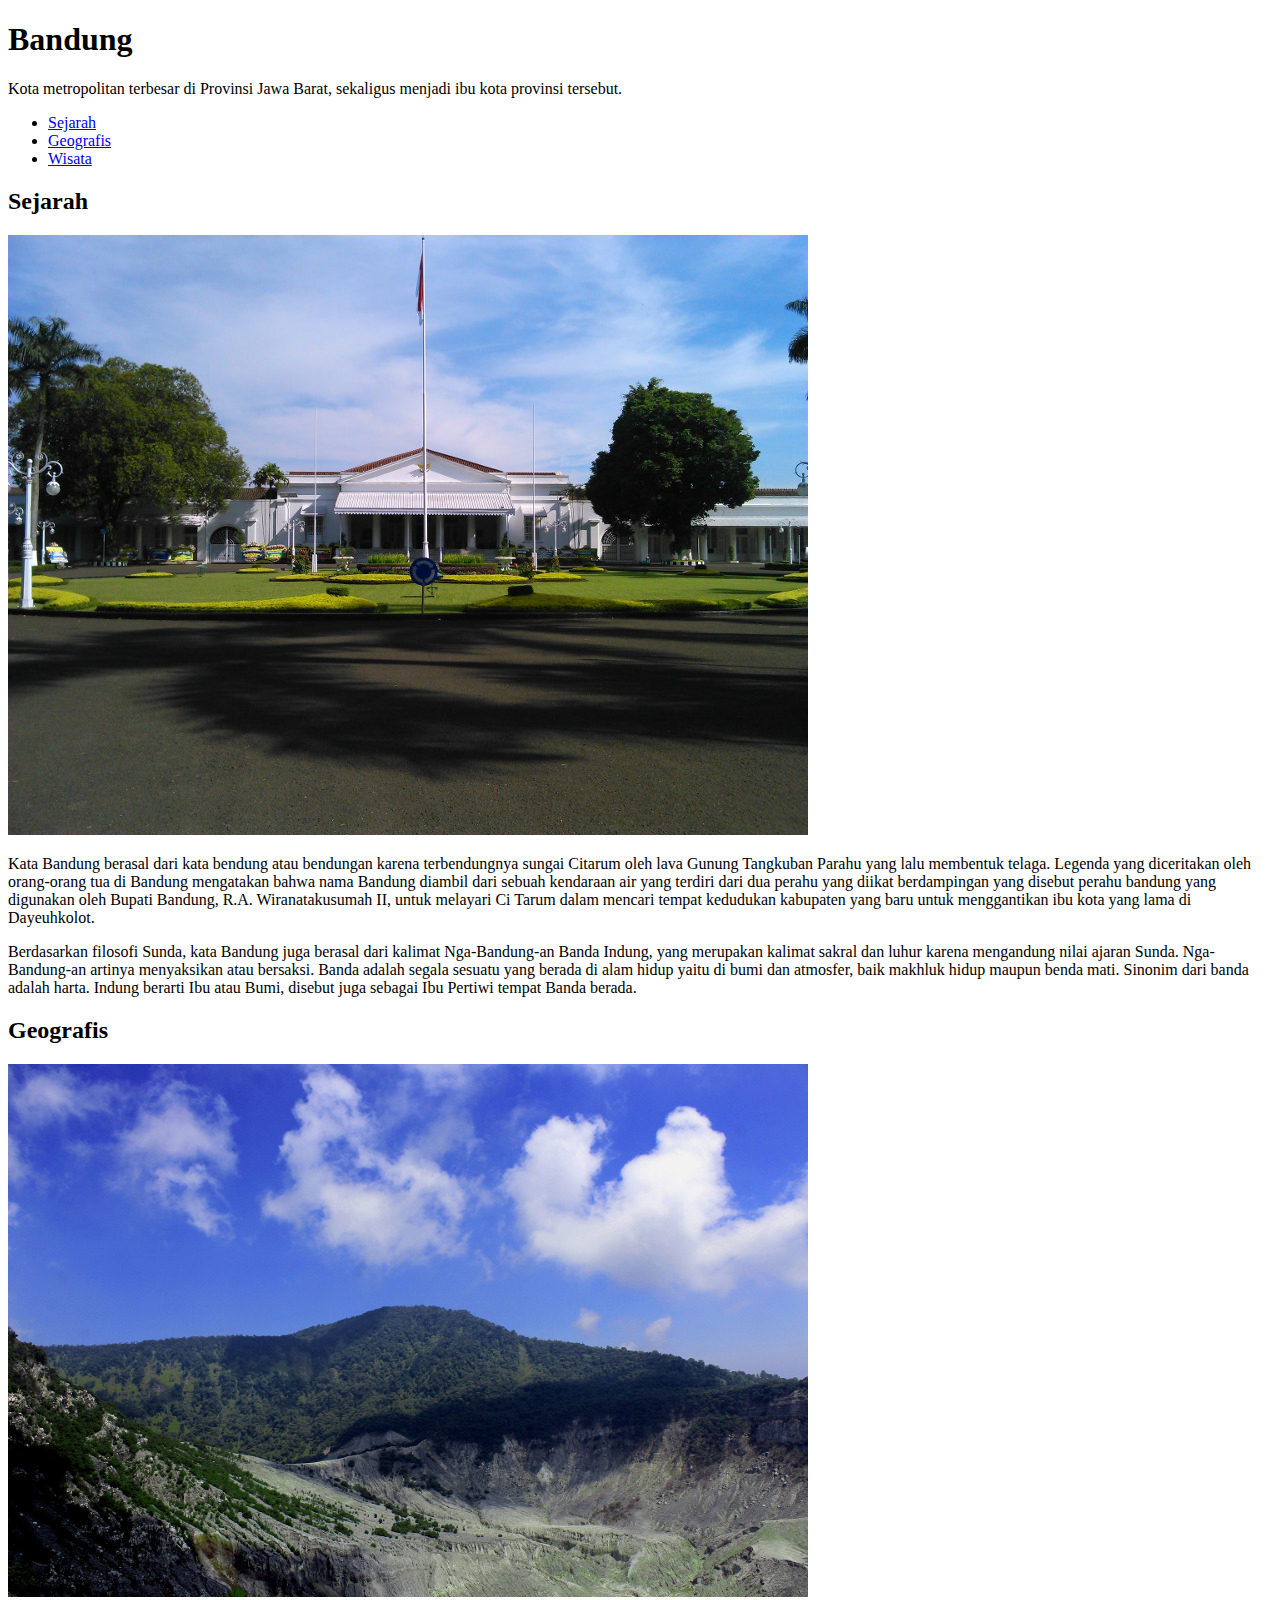
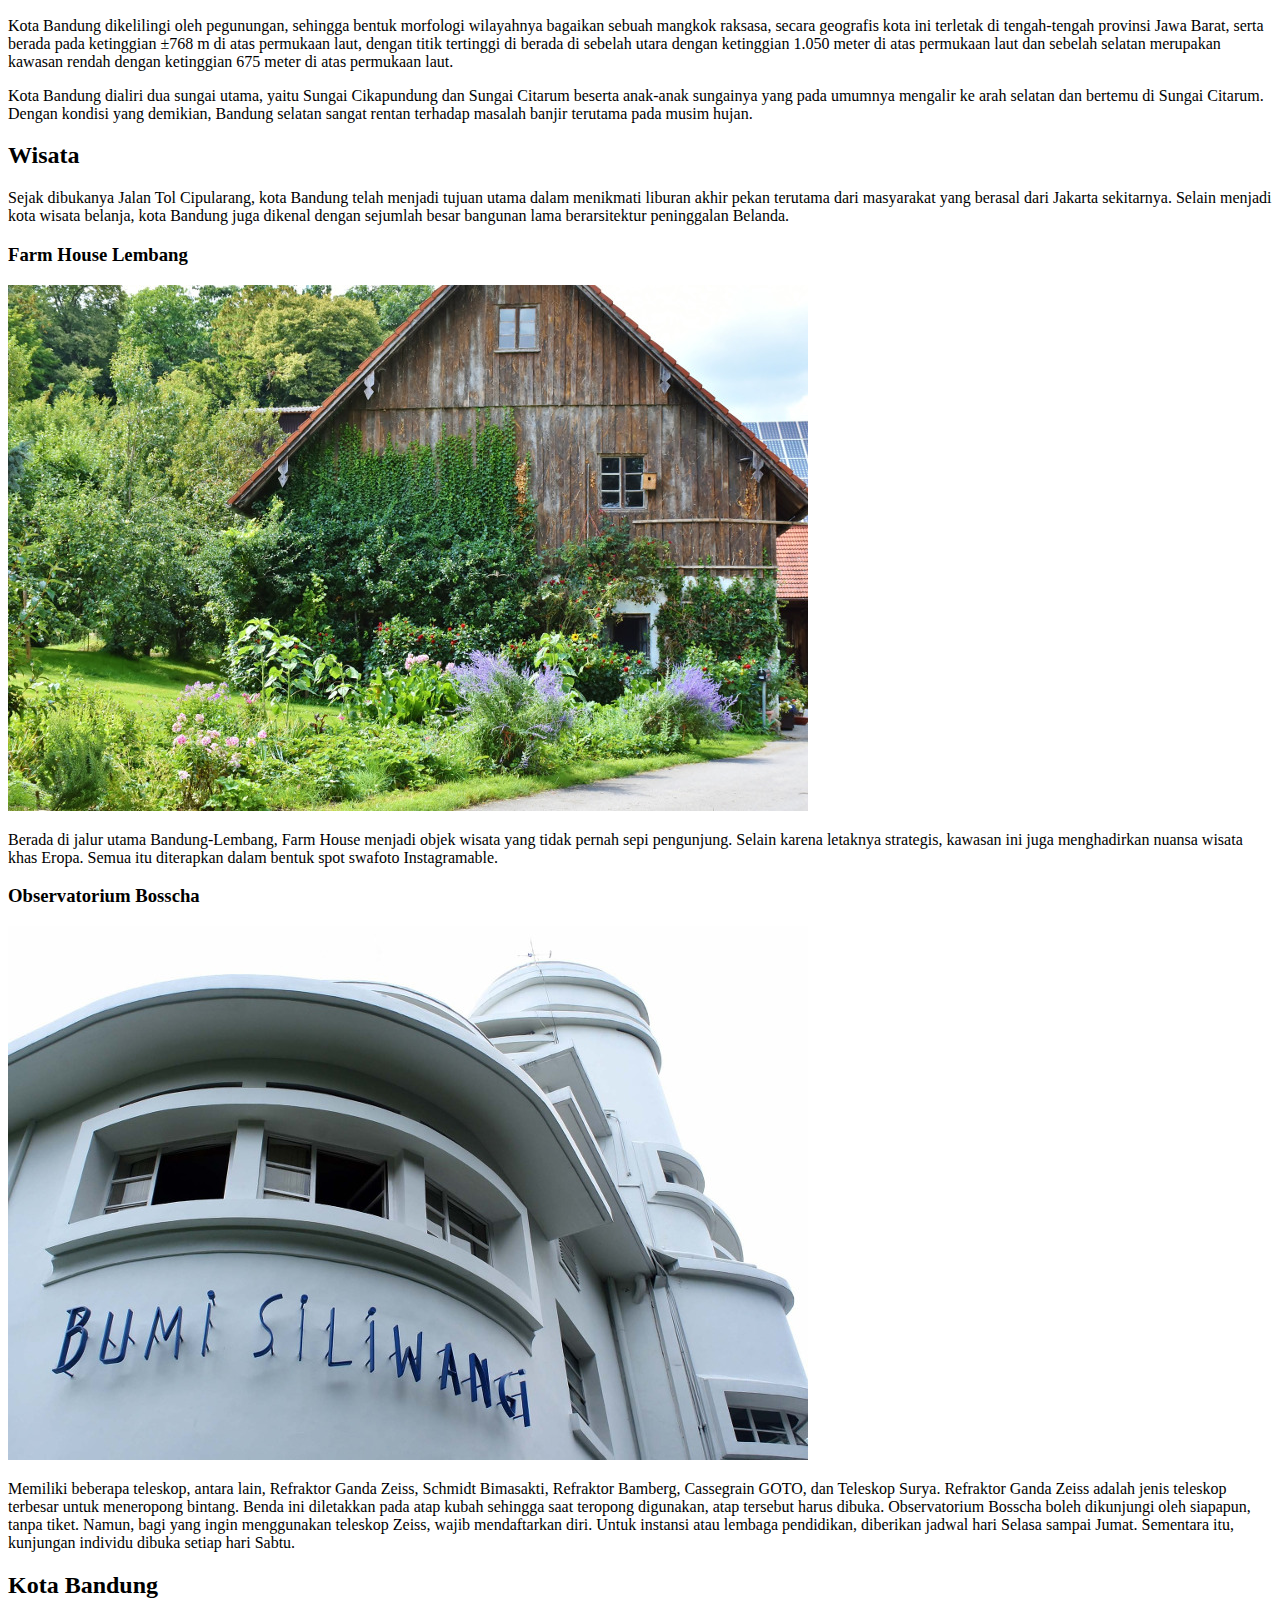
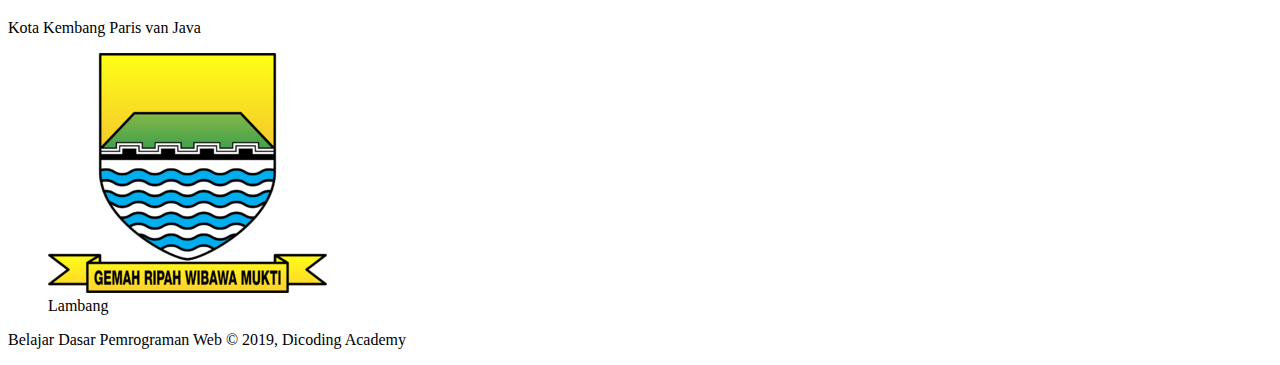
==== index.html @ d393731f "Menggunakan <div>, <aside>, <article>, dan <section> pada Konten" ====
<!DOCTYPE html>
<html>
  <head> </head>
  <body lang="id" translate="">
    <header>
      <h1>Bandung</h1>
      <p>
        Kota metropolitan terbesar di Provinsi Jawa Barat, sekaligus menjadi ibu
        kota provinsi tersebut.
      </p>
      <nav>
        <ul>
          <li><a href="#sejarah">Sejarah</a></li>
          <li><a href="#geografis">Geografis</a></li>
          <li><a href="#wisata">Wisata</a></li>
        </ul>
      </nav>
    </header>
    <main>
      <div id="content">
        <article id="sejarah">
          <h2>Sejarah</h2>
          <img src="assets/image/history.jpg" alt="sejarah" />
          <p>
            Kata Bandung berasal dari kata bendung atau bendungan karena
            terbendungnya sungai Citarum oleh lava Gunung Tangkuban Parahu yang
            lalu membentuk telaga. Legenda yang diceritakan oleh orang-orang tua
            di Bandung mengatakan bahwa nama Bandung diambil dari sebuah
            kendaraan air yang terdiri dari dua perahu yang diikat berdampingan
            yang disebut perahu bandung yang digunakan oleh Bupati Bandung, R.A.
            Wiranatakusumah II, untuk melayari Ci Tarum dalam mencari tempat
            kedudukan kabupaten yang baru untuk menggantikan ibu kota yang lama
            di Dayeuhkolot.
          </p>

          <p>
            Berdasarkan filosofi Sunda, kata Bandung juga berasal dari kalimat
            Nga-Bandung-an Banda Indung, yang merupakan kalimat sakral dan luhur
            karena mengandung nilai ajaran Sunda. Nga-Bandung-an artinya
            menyaksikan atau bersaksi. Banda adalah segala sesuatu yang berada
            di alam hidup yaitu di bumi dan atmosfer, baik makhluk hidup maupun
            benda mati. Sinonim dari banda adalah harta. Indung berarti Ibu atau
            Bumi, disebut juga sebagai Ibu Pertiwi tempat Banda berada.
          </p>
        </article>

        <article id="geografis">
          <h2>Geografis</h2>
          <img src="assets/image/geografis.jpg" alt="geografis" />
          <p>
            Kota Bandung dikelilingi oleh pegunungan, sehingga bentuk morfologi
            wilayahnya bagaikan sebuah mangkok raksasa, secara geografis kota
            ini terletak di tengah-tengah provinsi Jawa Barat, serta berada pada
            ketinggian ±768 m di atas permukaan laut, dengan titik tertinggi di
            berada di sebelah utara dengan ketinggian 1.050 meter di atas
            permukaan laut dan sebelah selatan merupakan kawasan rendah dengan
            ketinggian 675 meter di atas permukaan laut.
          </p>

          <p>
            Kota Bandung dialiri dua sungai utama, yaitu Sungai Cikapundung dan
            Sungai Citarum beserta anak-anak sungainya yang pada umumnya
            mengalir ke arah selatan dan bertemu di Sungai Citarum. Dengan
            kondisi yang demikian, Bandung selatan sangat rentan terhadap
            masalah banjir terutama pada musim hujan.
          </p>
        </article>

        <article id="wisata">
          <h2>Wisata</h2>
          <p>
            Sejak dibukanya Jalan Tol Cipularang, kota Bandung telah menjadi
            tujuan utama dalam menikmati liburan akhir pekan terutama dari
            masyarakat yang berasal dari Jakarta sekitarnya. Selain menjadi kota
            wisata belanja, kota Bandung juga dikenal dengan sejumlah besar
            bangunan lama berarsitektur peninggalan Belanda.
          </p>

          <section>
            <h3>Farm House Lembang</h3>
            <img src="assets/image/farm-house.jpg" alt="farm house" />
            <p>
              Berada di jalur utama Bandung-Lembang, Farm House menjadi objek
              wisata yang tidak pernah sepi pengunjung. Selain karena letaknya
              strategis, kawasan ini juga menghadirkan nuansa wisata khas Eropa.
              Semua itu diterapkan dalam bentuk spot swafoto Instagramable.
            </p>
          </section>

          <section>
            <h3>Observatorium Bosscha</h3>
            <img src="assets/image/bosscha.jpg" alt="bosscha" />
            <p>
              Memiliki beberapa teleskop, antara lain, Refraktor Ganda Zeiss,
              Schmidt Bimasakti, Refraktor Bamberg, Cassegrain GOTO, dan
              Teleskop Surya. Refraktor Ganda Zeiss adalah jenis teleskop
              terbesar untuk meneropong bintang. Benda ini diletakkan pada atap
              kubah sehingga saat teropong digunakan, atap tersebut harus
              dibuka. Observatorium Bosscha boleh dikunjungi oleh siapapun,
              tanpa tiket. Namun, bagi yang ingin menggunakan teleskop Zeiss,
              wajib mendaftarkan diri. Untuk instansi atau lembaga pendidikan,
              diberikan jadwal hari Selasa sampai Jumat. Sementara itu,
              kunjungan individu dibuka setiap hari Sabtu.
            </p>
          </section>
        </article>
      </div>
      <aside>
        <article>
          <h2>Kota Bandung</h2>
          <p>Kota Kembang Paris van Java</p>
          <figure>
            <img src="assets/image/bandung-badge.png" />
            <figcaption>Lambang</figcaption>
          </figure>
        </article>
      </aside>
    </main>
    <footer>
      <p>Belajar Dasar Pemrograman Web &#169; 2019, Dicoding Academy</p>
    </footer>
  </body>
</html>
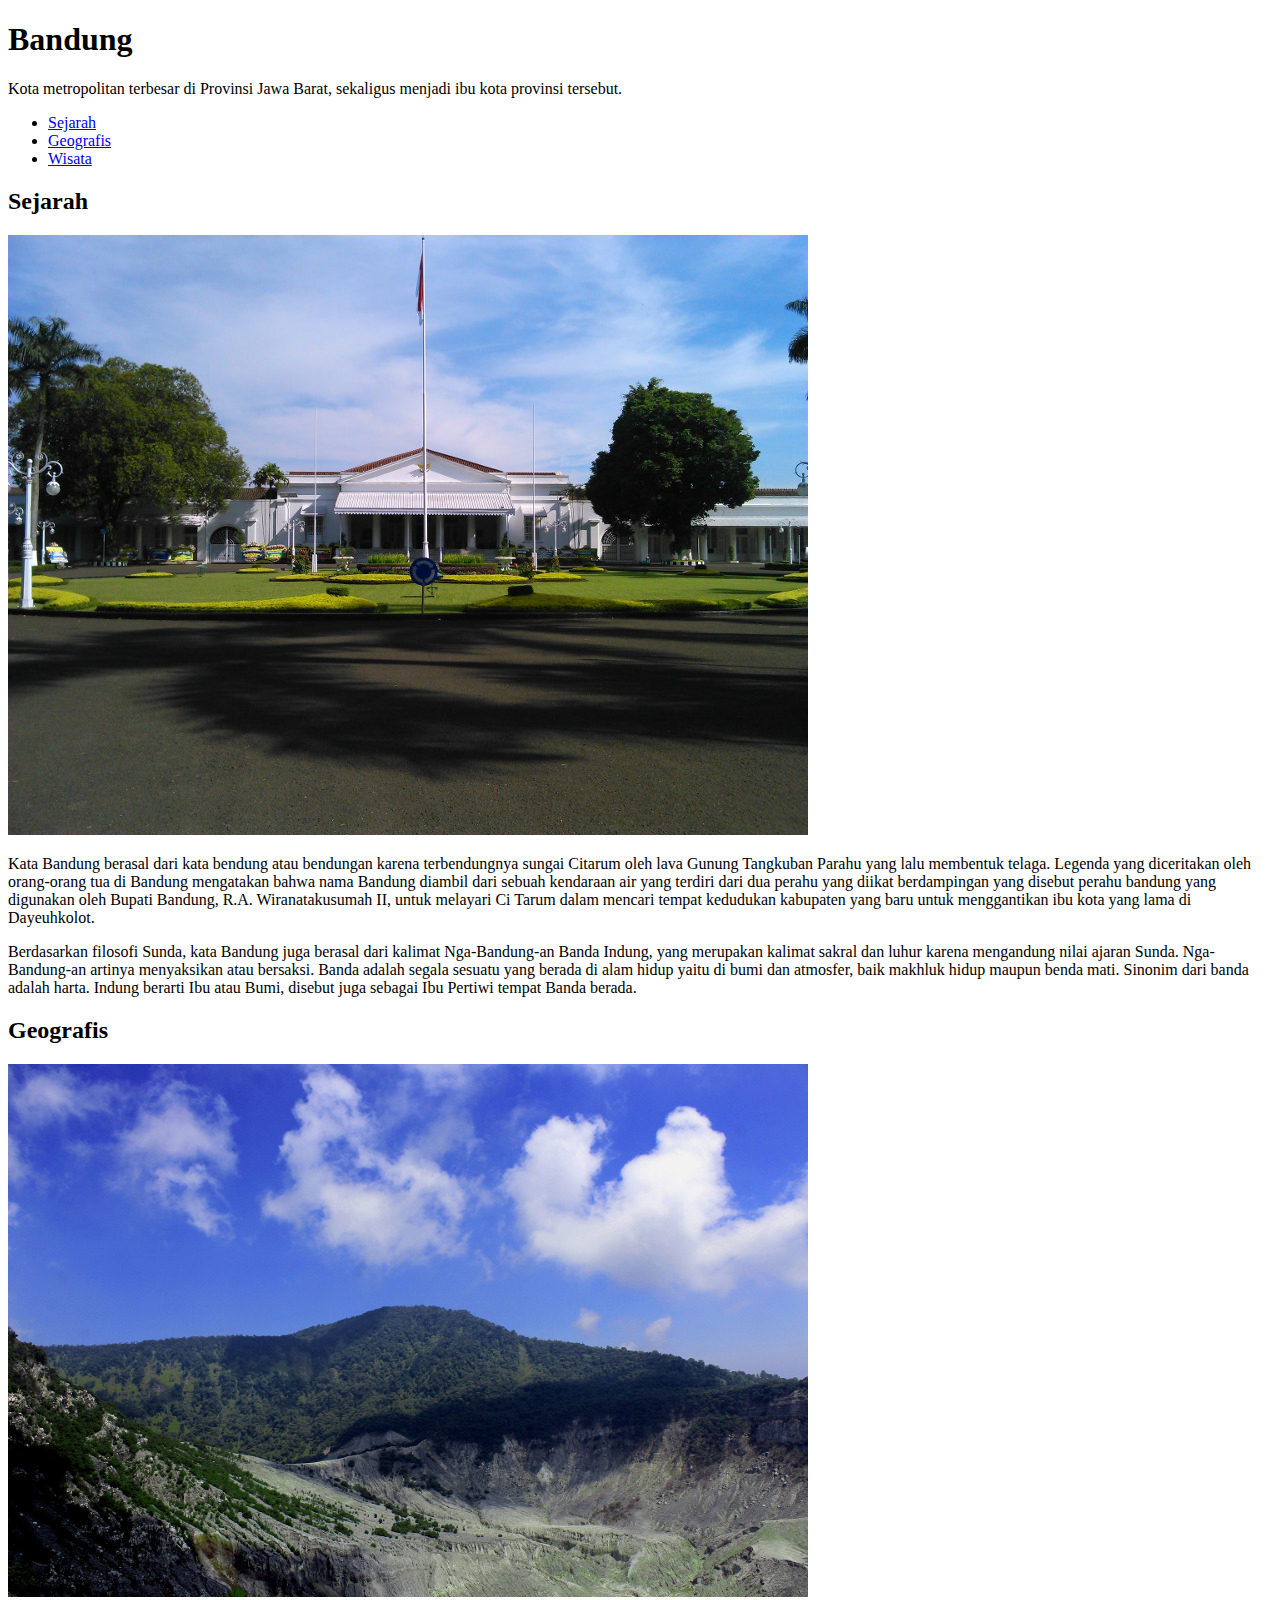
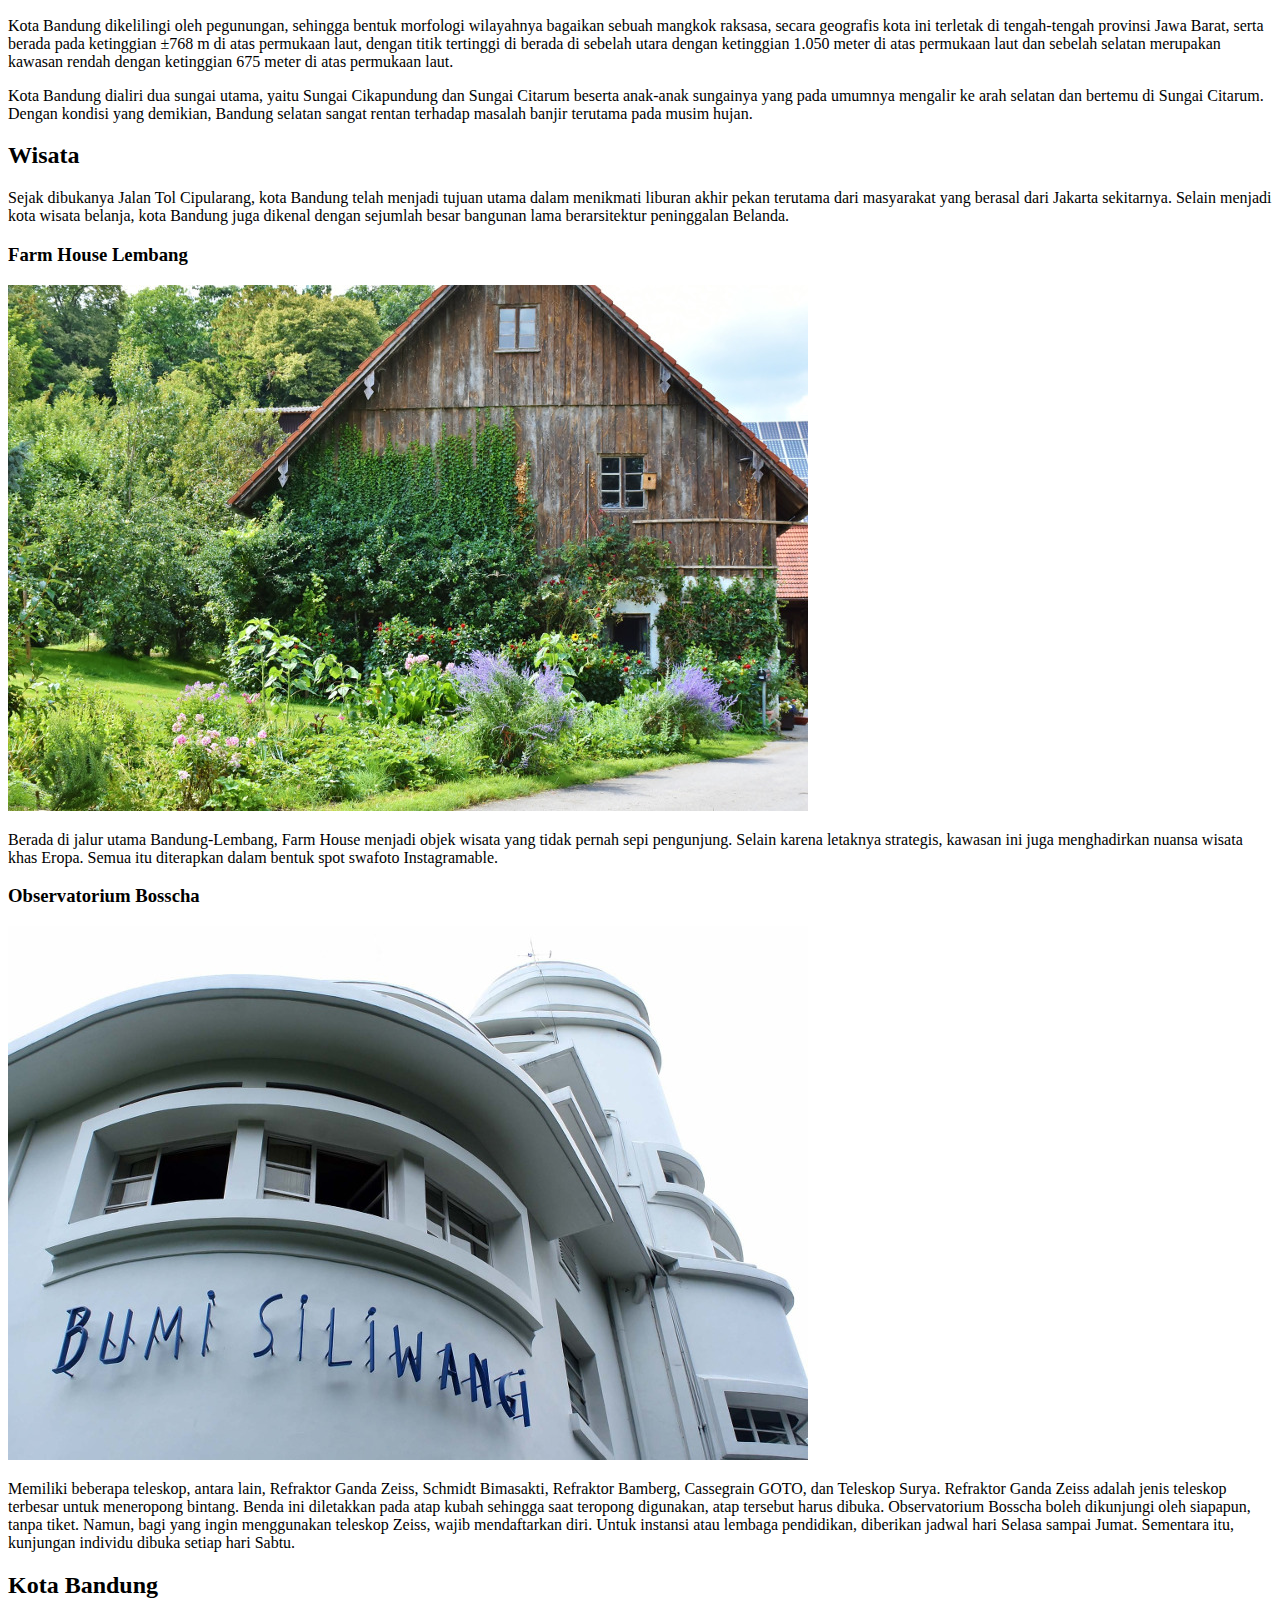
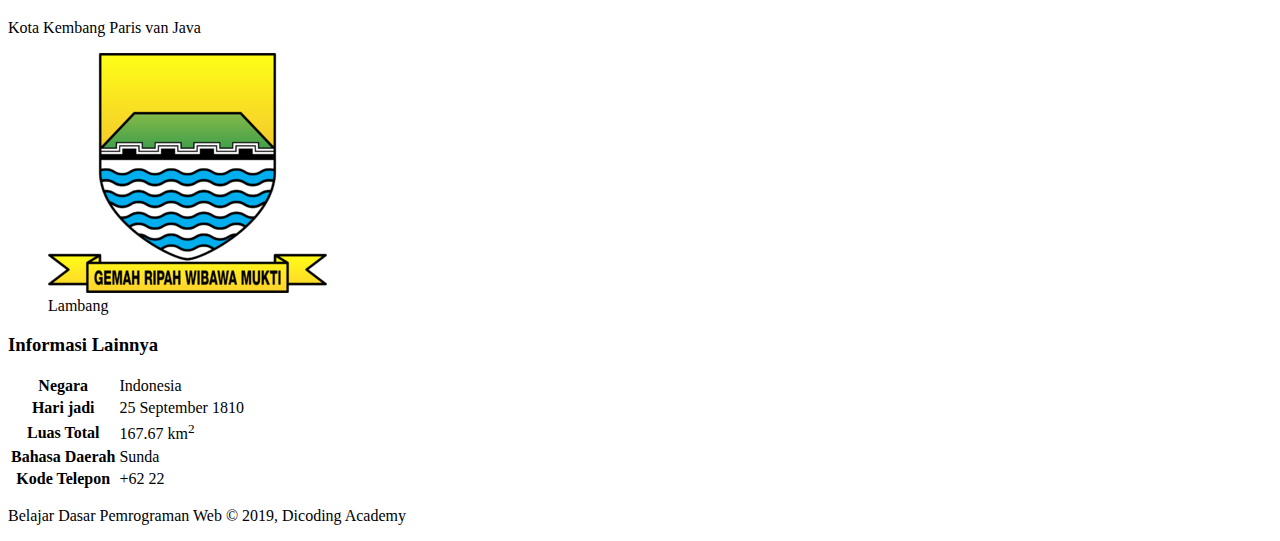
==== commit 56210d51: "Menerapkan Elemen Tabel pada Halaman Profil" ====
--- a/index.html
+++ b/index.html
@@ -107,12 +107,39 @@
       </div>
       <aside>
         <article>
-          <h2>Kota Bandung</h2>
-          <p>Kota Kembang Paris van Java</p>
-          <figure>
-            <img src="assets/image/bandung-badge.png" />
-            <figcaption>Lambang</figcaption>
-          </figure>
+          <header>
+            <h2>Kota Bandung</h2>
+            <p>Kota Kembang Paris van Java</p>
+            <figure>
+              <img src="assets/image/bandung-badge.png" />
+              <figcaption>Lambang</figcaption>
+            </figure>
+          </header>
+          <section>
+            <h3>Informasi Lainnya</h3>
+            <table>
+              <tr>
+                <th>Negara</th>
+                <td>Indonesia</td>
+              </tr>
+              <tr>
+                <th>Hari jadi</th>
+                <td>25 September 1810</td>
+              </tr>
+              <tr>
+                <th>Luas Total</th>
+                <td>167.67 km<sup>2</sup></td>
+              </tr>
+              <tr>
+                <th>Bahasa Daerah</th>
+                <td>Sunda</td>
+              </tr>
+              <tr>
+                <th>Kode Telepon</th>
+                <td>+62 22</td>
+              </tr>
+            </table>
+          </section>
         </article>
       </aside>
     </main>
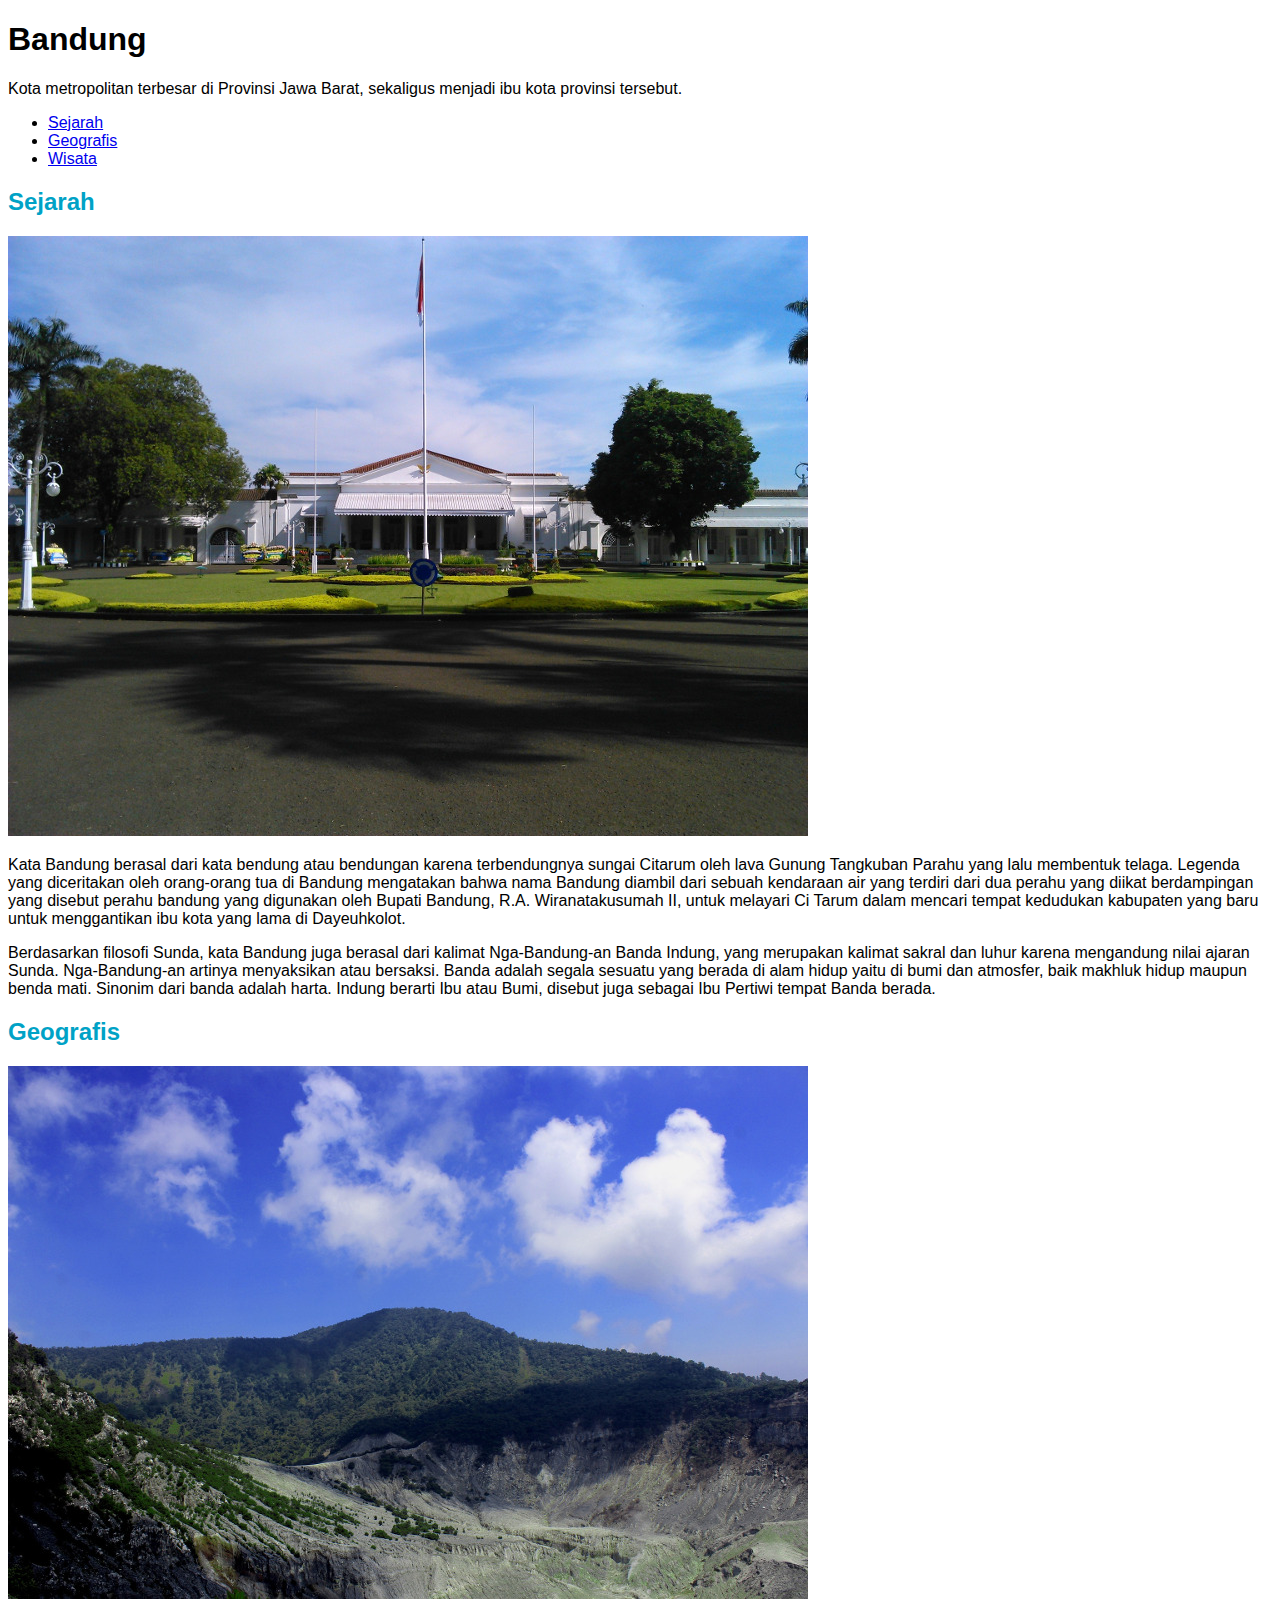
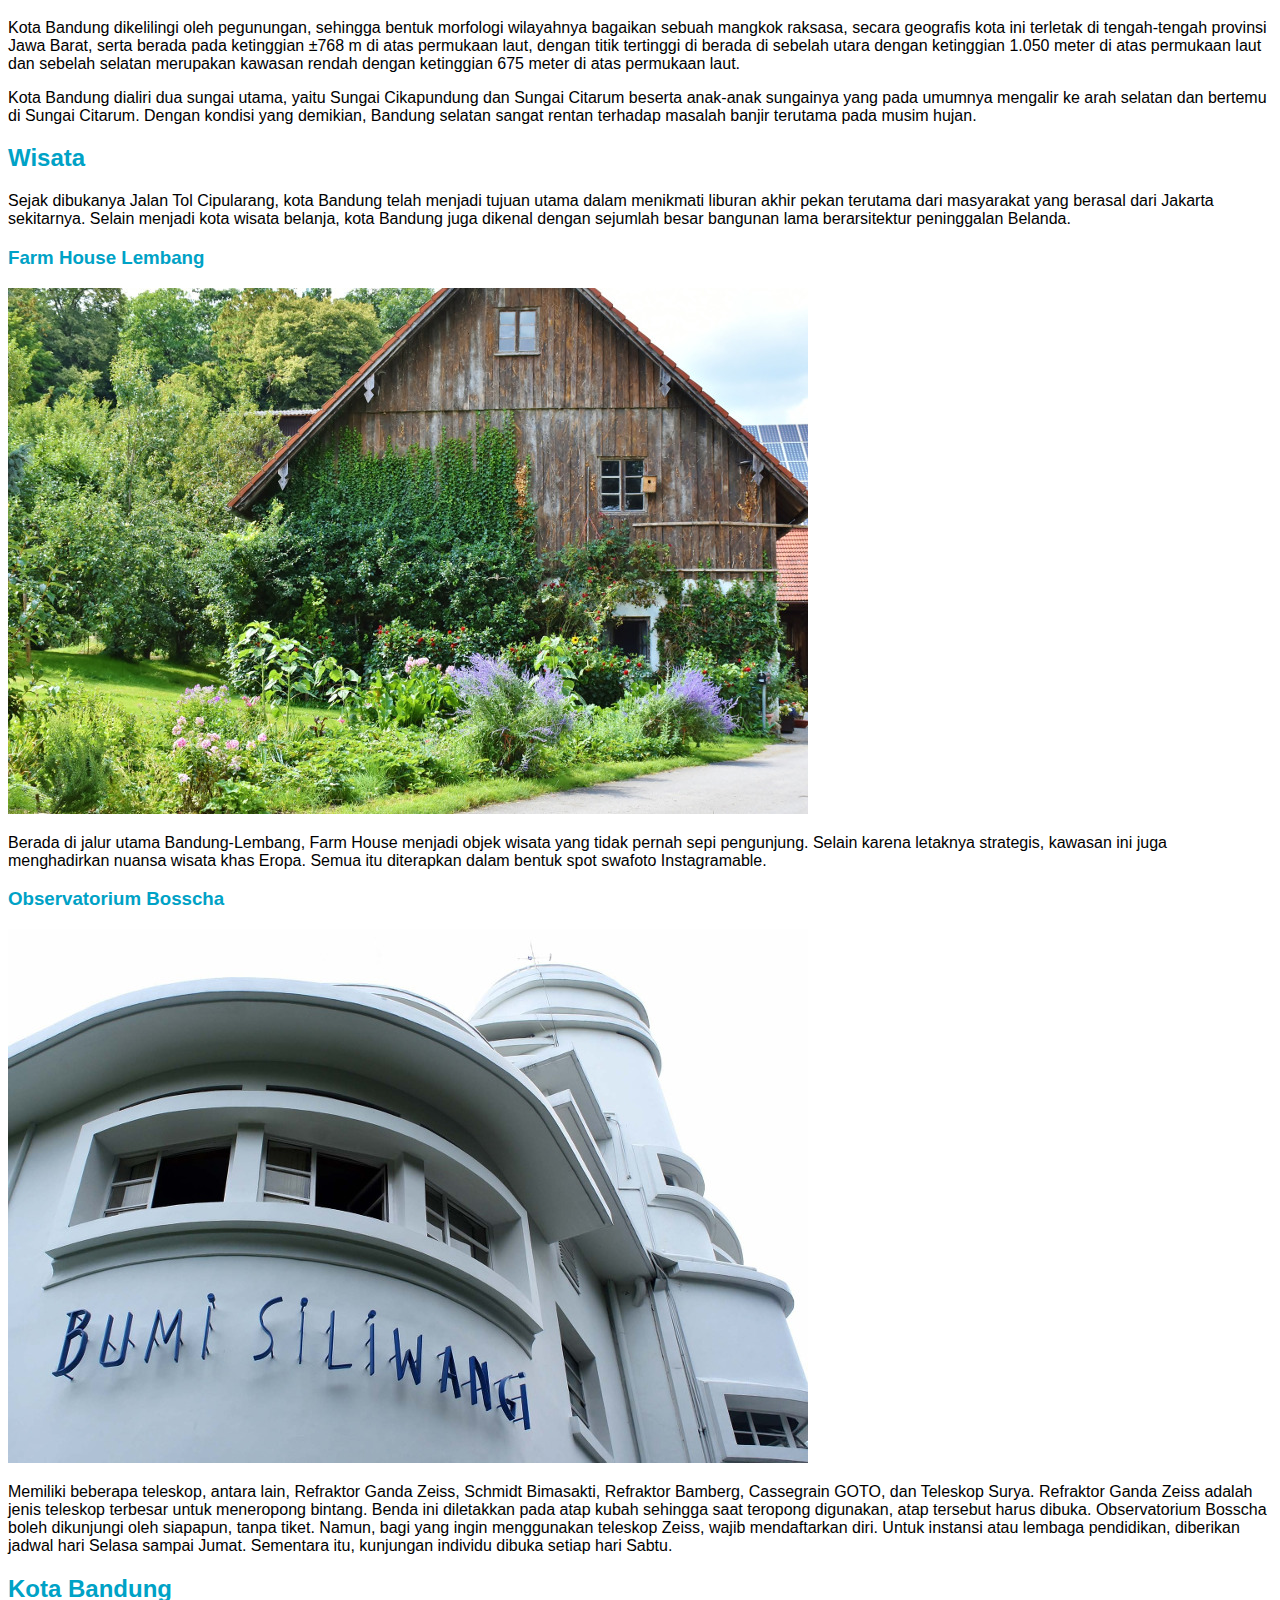
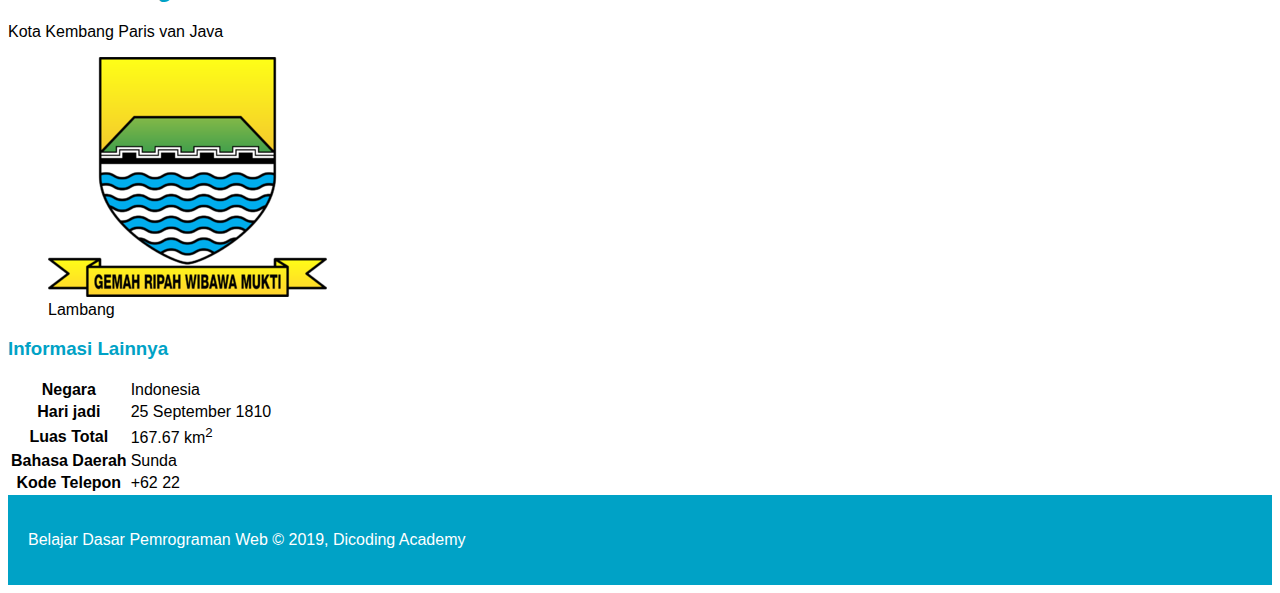
==== commit e0ec483f: "Menghubungkan Berkas CSS dengan HTML" ====
--- a/index.html
+++ b/index.html
@@ -1,6 +1,11 @@
 <!DOCTYPE html>
 <html>
-  <head> </head>
+  <head>
+    <head>
+      <title>Kota Bandung</title>
+      <link rel="stylesheet" href="assets/styles/style.css" />
+    </head>
+  </head>
   <body lang="id" translate="">
     <header>
       <h1>Bandung</h1>
--- a/assets/styles/style.css
+++ b/assets/styles/style.css
@@ -0,0 +1,17 @@
+body {
+  font-family: sans-serif;
+}
+
+h2 {
+  color: #00a2c6
+}
+
+h3 {
+  color: #00a2c6
+}
+
+footer {
+  padding: 20px;
+  color: white;
+  background-color: #00a2c6
+}
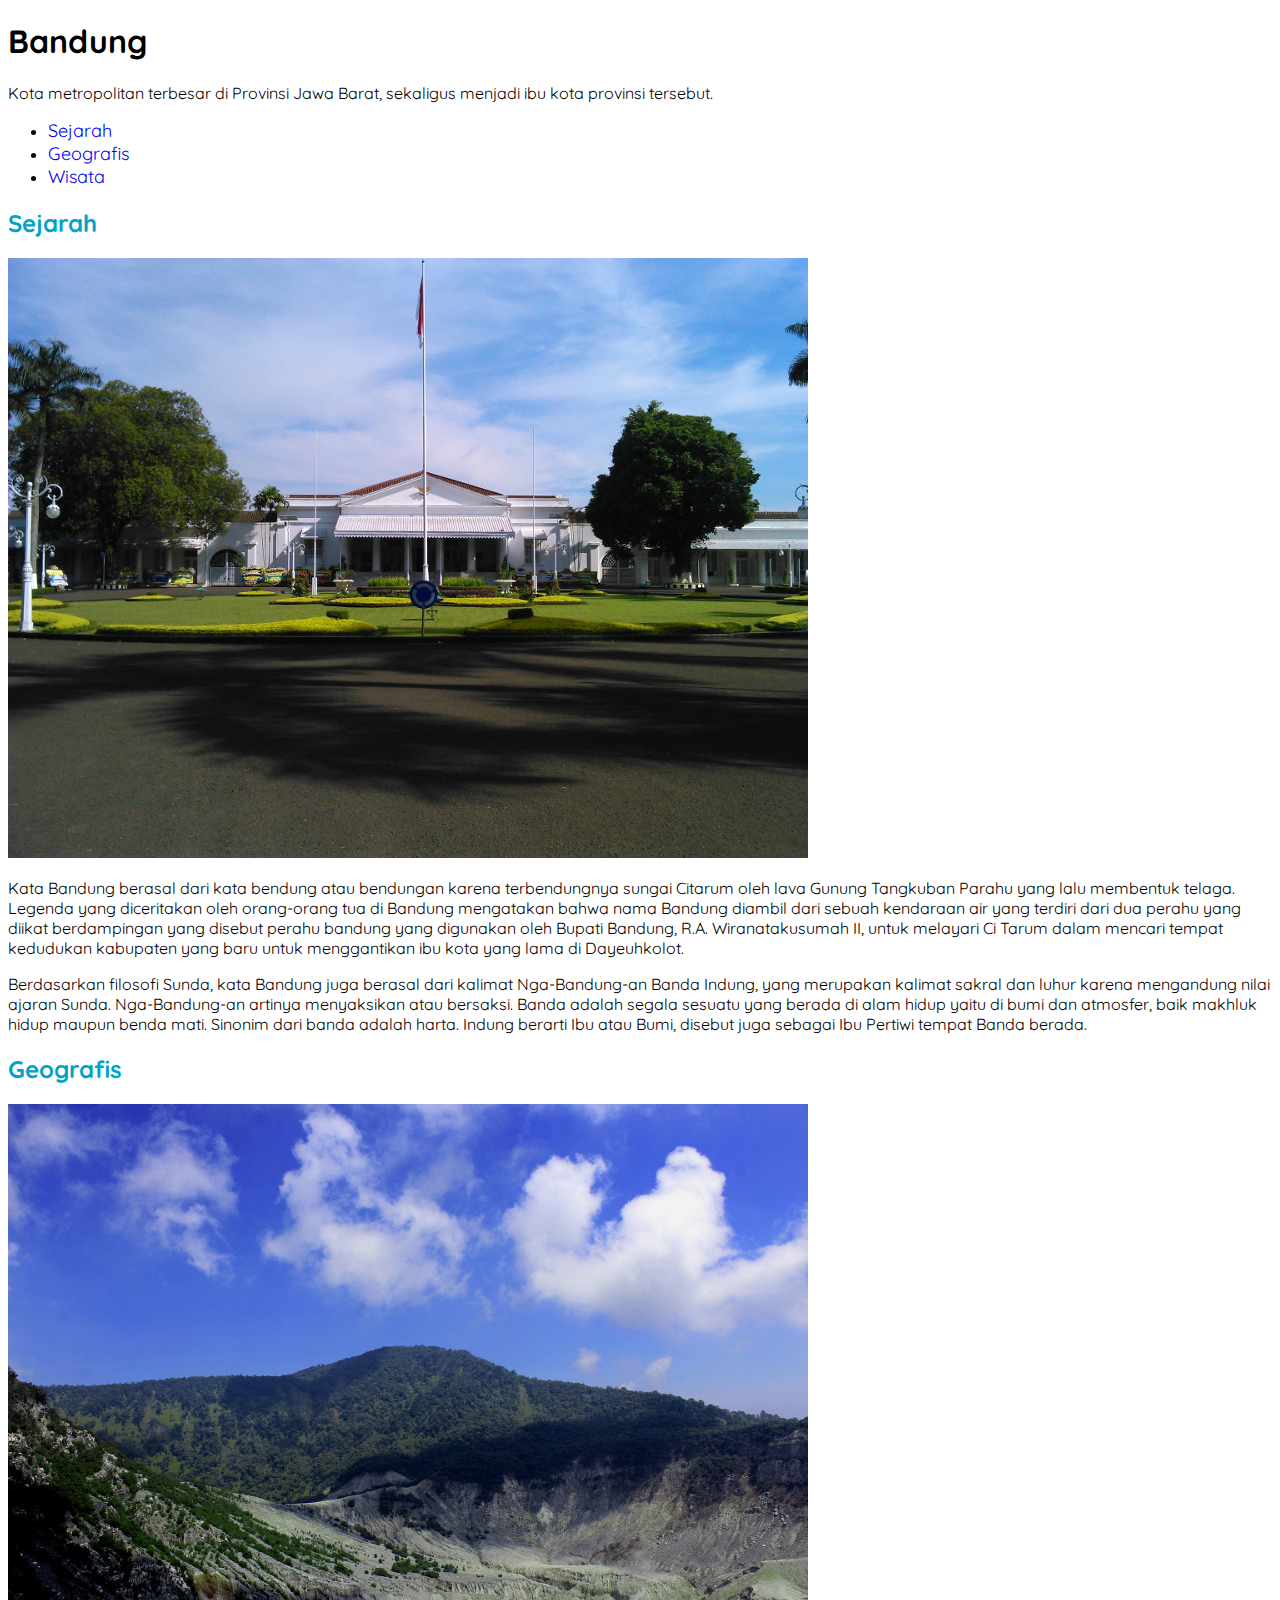
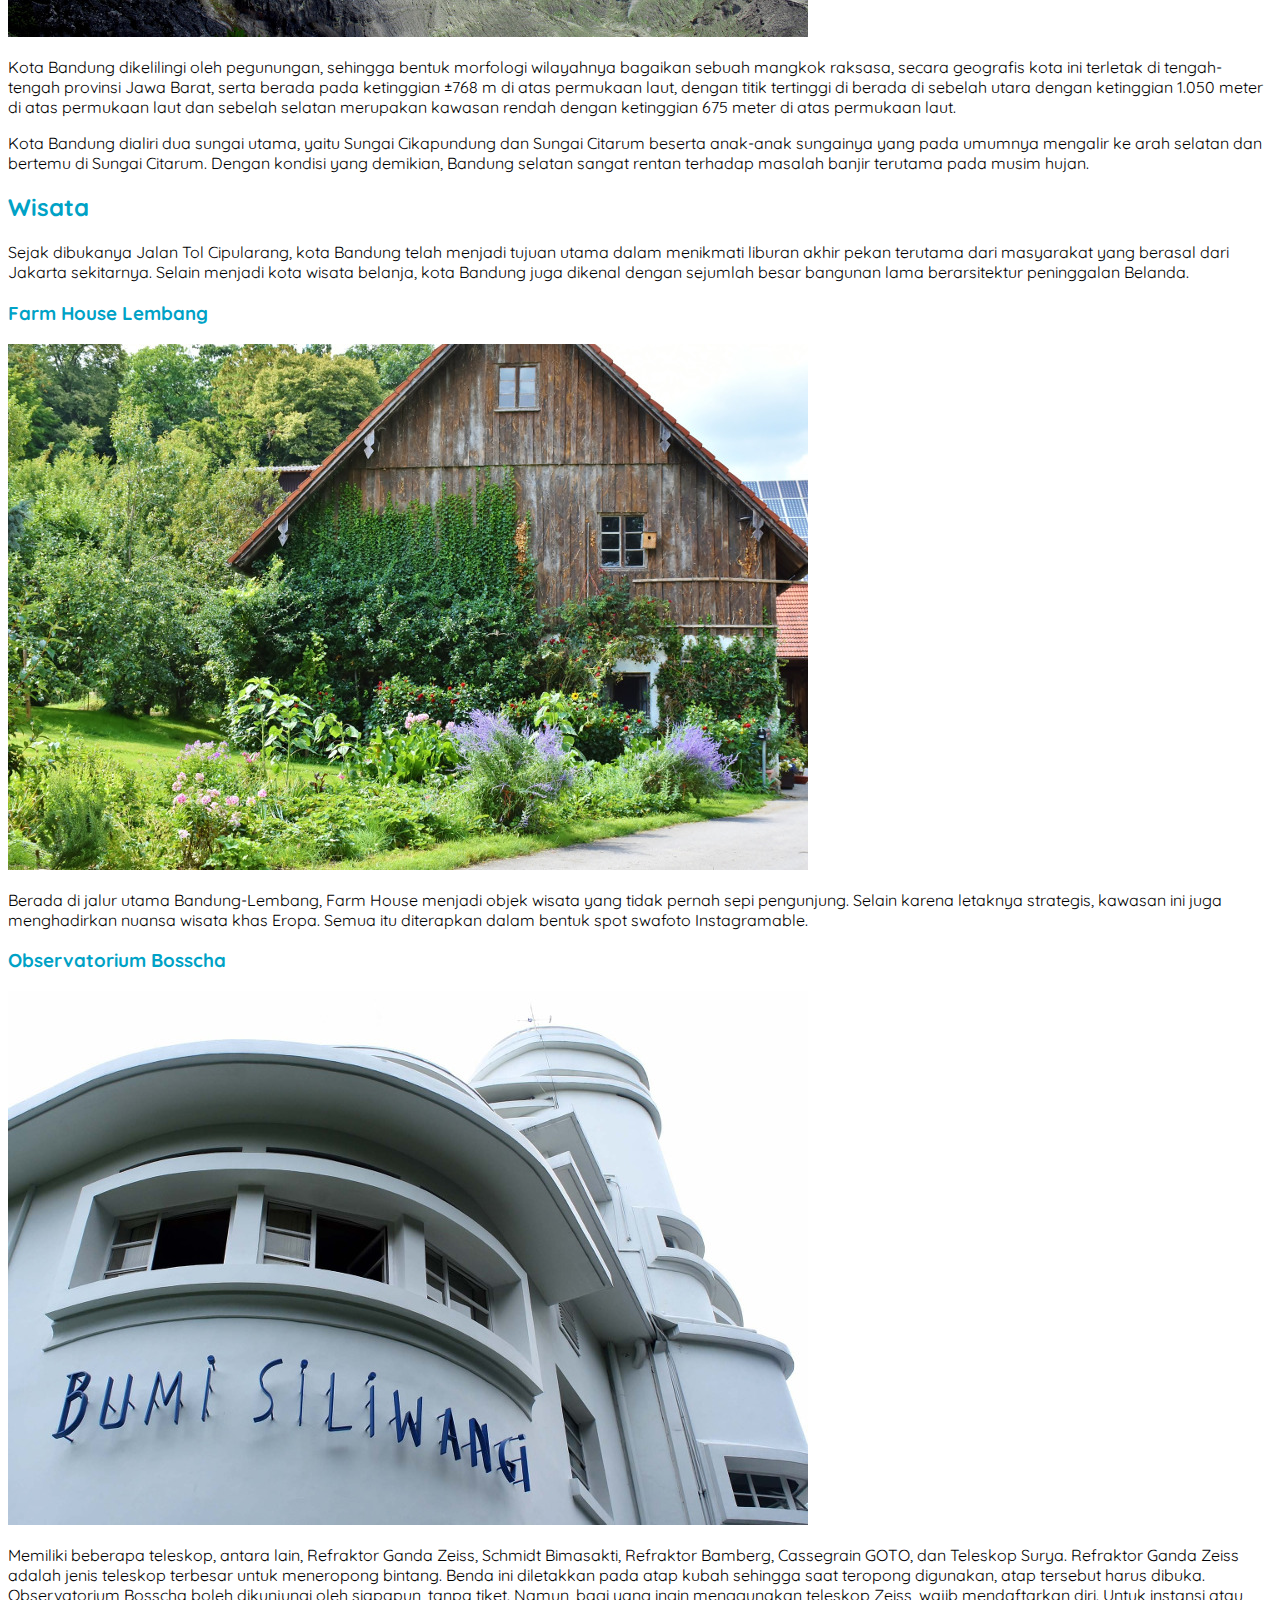
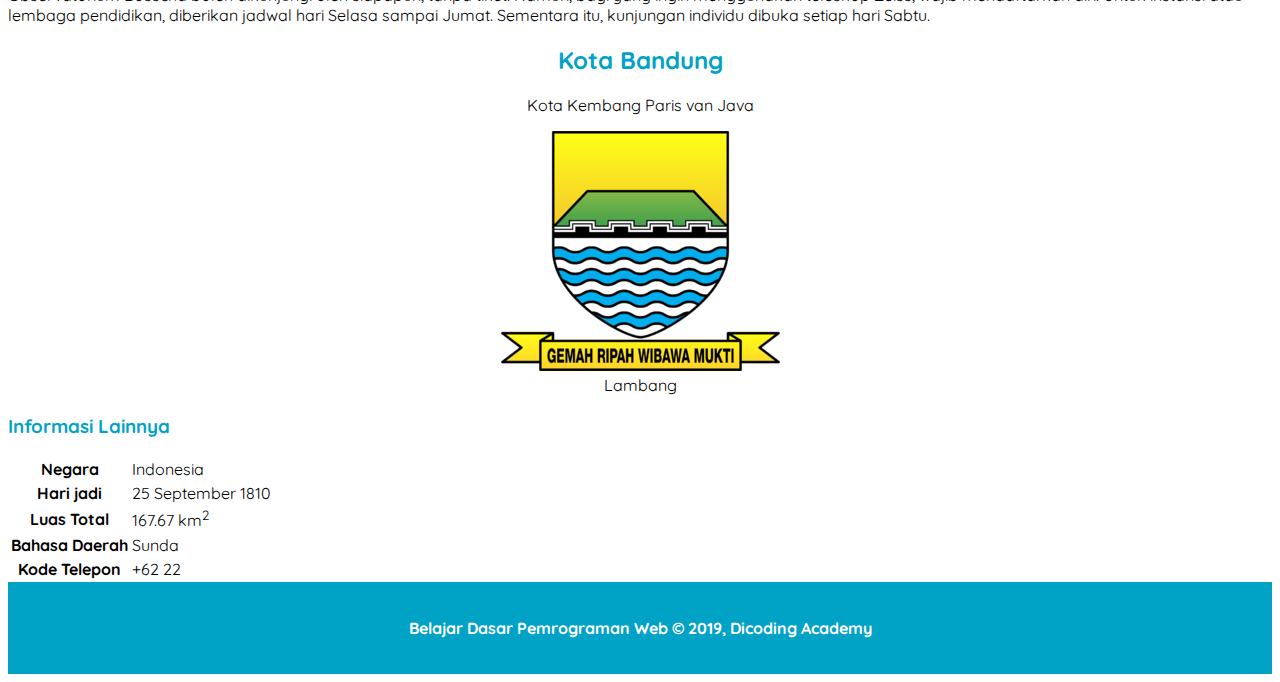
==== commit cda9aa2b: "Menetapkan ukuran, ketebalan, dan alignment teks pada Halaman Profil" ====
--- a/index.html
+++ b/index.html
@@ -111,7 +111,7 @@
         </article>
       </div>
       <aside>
-        <article>
+        <article class="profile">
           <header>
             <h2>Kota Bandung</h2>
             <p>Kota Kembang Paris van Java</p>
--- a/assets/styles/style.css
+++ b/assets/styles/style.css
@@ -1,17 +1,35 @@
+@import url('https://fonts.googleapis.com/css2?family=Quicksand:wght@400;700&display=swap');
+
 body {
-  font-family: sans-serif;
+  font-family: 'Quicksand', sans-serif;
 }
 
 h2 {
-  color: #00a2c6
+  color: #00a2c6;
 }
 
 h3 {
-  color: #00a2c6
+  color: #00a2c6;
+}
+
+nav a {
+  font-size: 18px;
+  font-weight: 400;
+  text-decoration: none;
+}
+
+nav a:hover {
+  font-weight: bold;
+}
+
+.profile header {
+  text-align: center;
 }
 
 footer {
   padding: 20px;
   color: white;
-  background-color: #00a2c6
+  background-color: #00a2c6;
+  text-align: center;
+  font-weight: bold;
 }
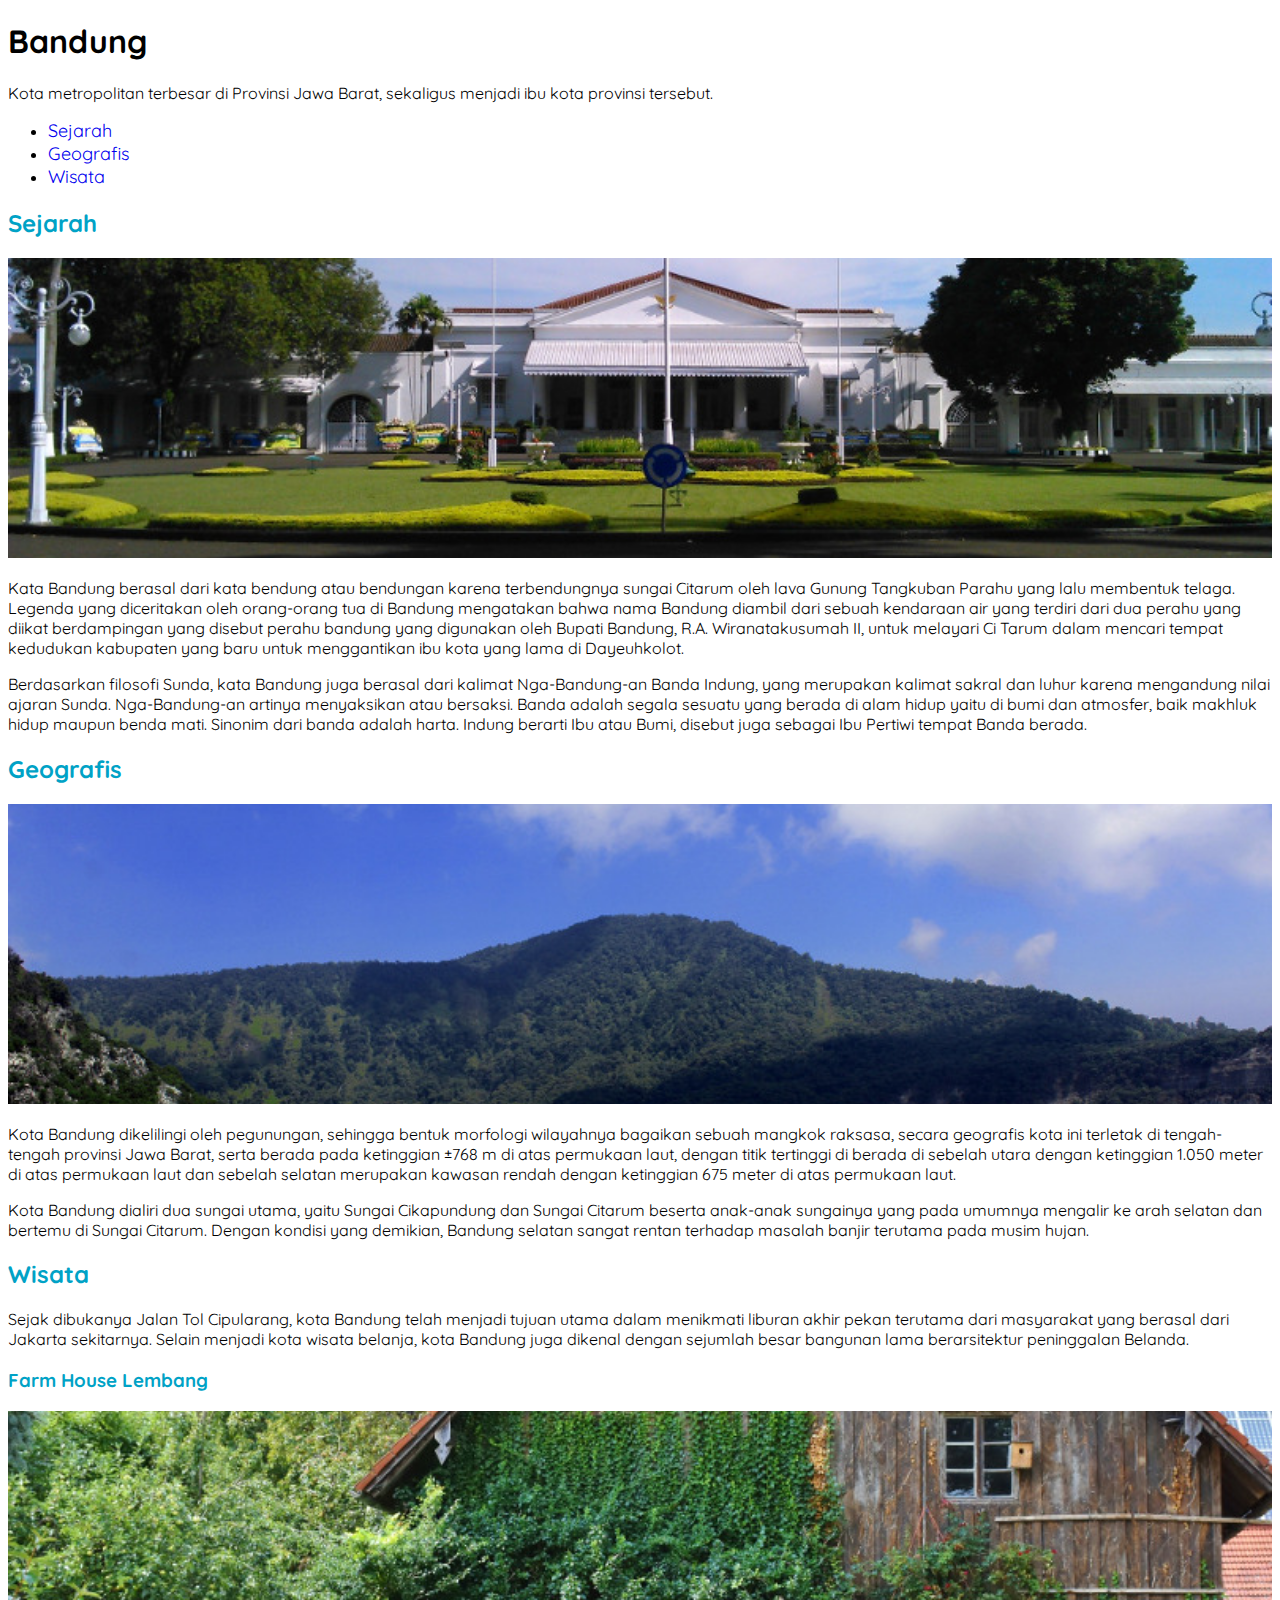
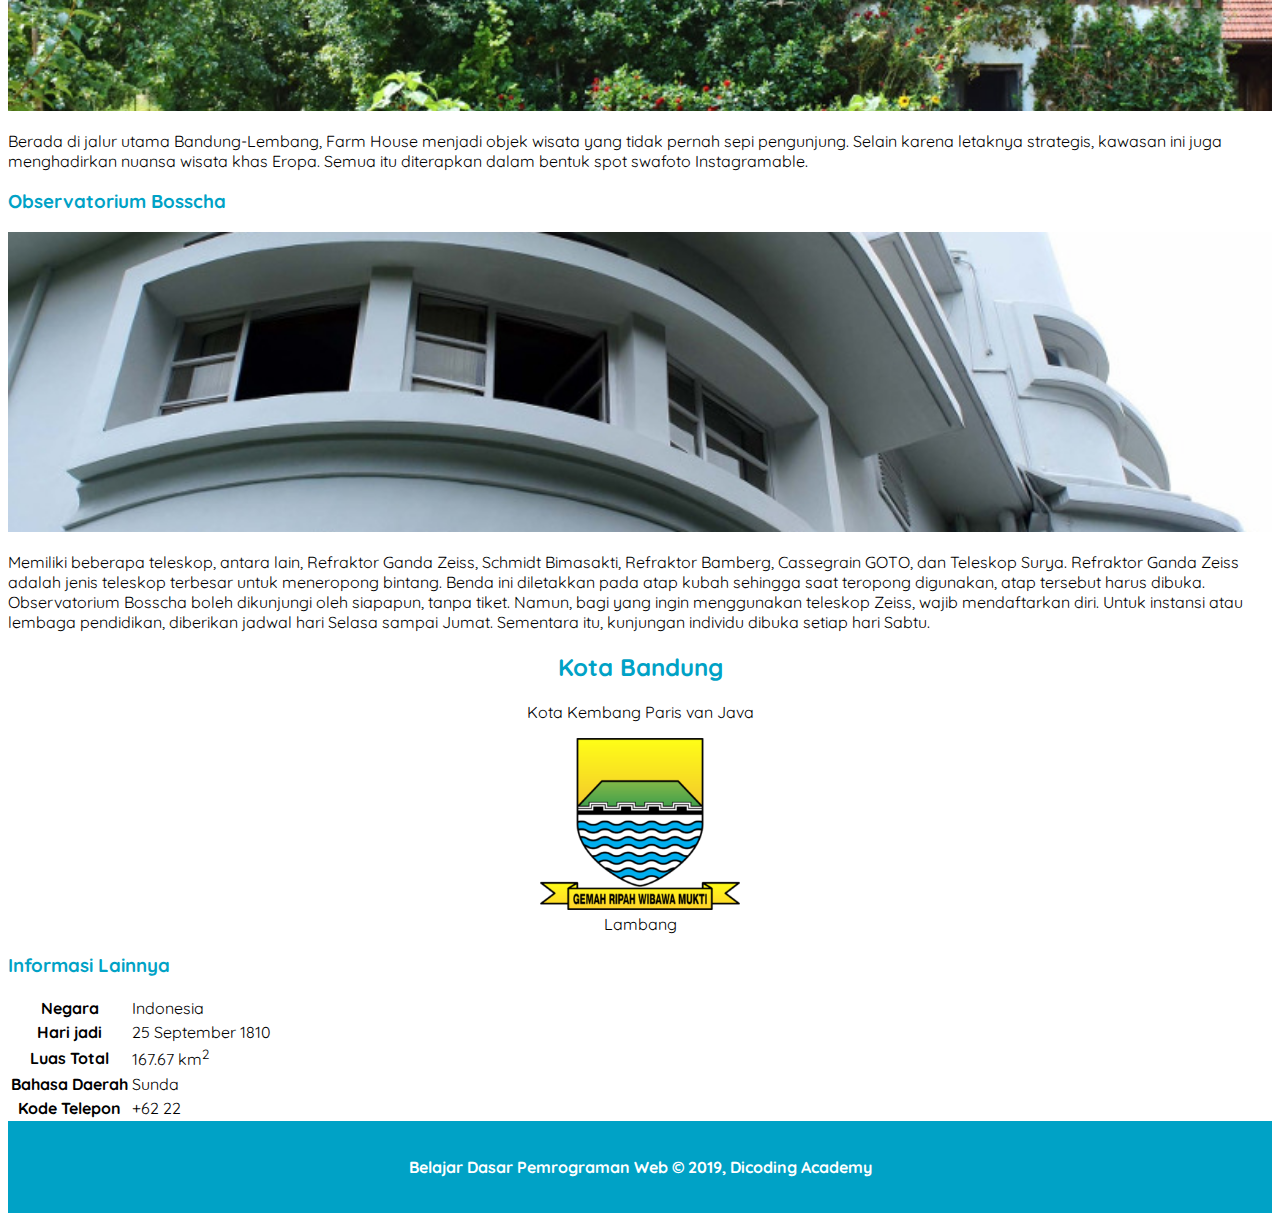
==== commit c0050fa7: "Menetapkan ukuran pada gambar" ====
--- a/index.html
+++ b/index.html
@@ -25,7 +25,7 @@
       <div id="content">
         <article id="sejarah">
           <h2>Sejarah</h2>
-          <img src="assets/image/history.jpg" alt="sejarah" />
+          <img src="assets/image/history.jpg" class="featured-image" alt="sejarah" />
           <p>
             Kata Bandung berasal dari kata bendung atau bendungan karena
             terbendungnya sungai Citarum oleh lava Gunung Tangkuban Parahu yang
@@ -51,7 +51,7 @@
 
         <article id="geografis">
           <h2>Geografis</h2>
-          <img src="assets/image/geografis.jpg" alt="geografis" />
+          <img src="assets/image/geografis.jpg" class="featured-image" alt="geografis" />
           <p>
             Kota Bandung dikelilingi oleh pegunungan, sehingga bentuk morfologi
             wilayahnya bagaikan sebuah mangkok raksasa, secara geografis kota
@@ -83,7 +83,7 @@
 
           <section>
             <h3>Farm House Lembang</h3>
-            <img src="assets/image/farm-house.jpg" alt="farm house" />
+            <img src="assets/image/farm-house.jpg" class="featured-image" alt="farm house" />
             <p>
               Berada di jalur utama Bandung-Lembang, Farm House menjadi objek
               wisata yang tidak pernah sepi pengunjung. Selain karena letaknya
@@ -94,7 +94,7 @@
 
           <section>
             <h3>Observatorium Bosscha</h3>
-            <img src="assets/image/bosscha.jpg" alt="bosscha" />
+            <img src="assets/image/bosscha.jpg" class="featured-image" alt="bosscha" />
             <p>
               Memiliki beberapa teleskop, antara lain, Refraktor Ganda Zeiss,
               Schmidt Bimasakti, Refraktor Bamberg, Cassegrain GOTO, dan
--- a/assets/styles/style.css
+++ b/assets/styles/style.css
@@ -26,6 +26,17 @@
   text-align: center;
 }
 
+.profile img {
+  width: 200px;
+}
+
+.featured-image {
+  width: 100%;
+  max-height: 300px;
+  object-fit: cover;
+  object-position: center;
+}
+
 footer {
   padding: 20px;
   color: white;
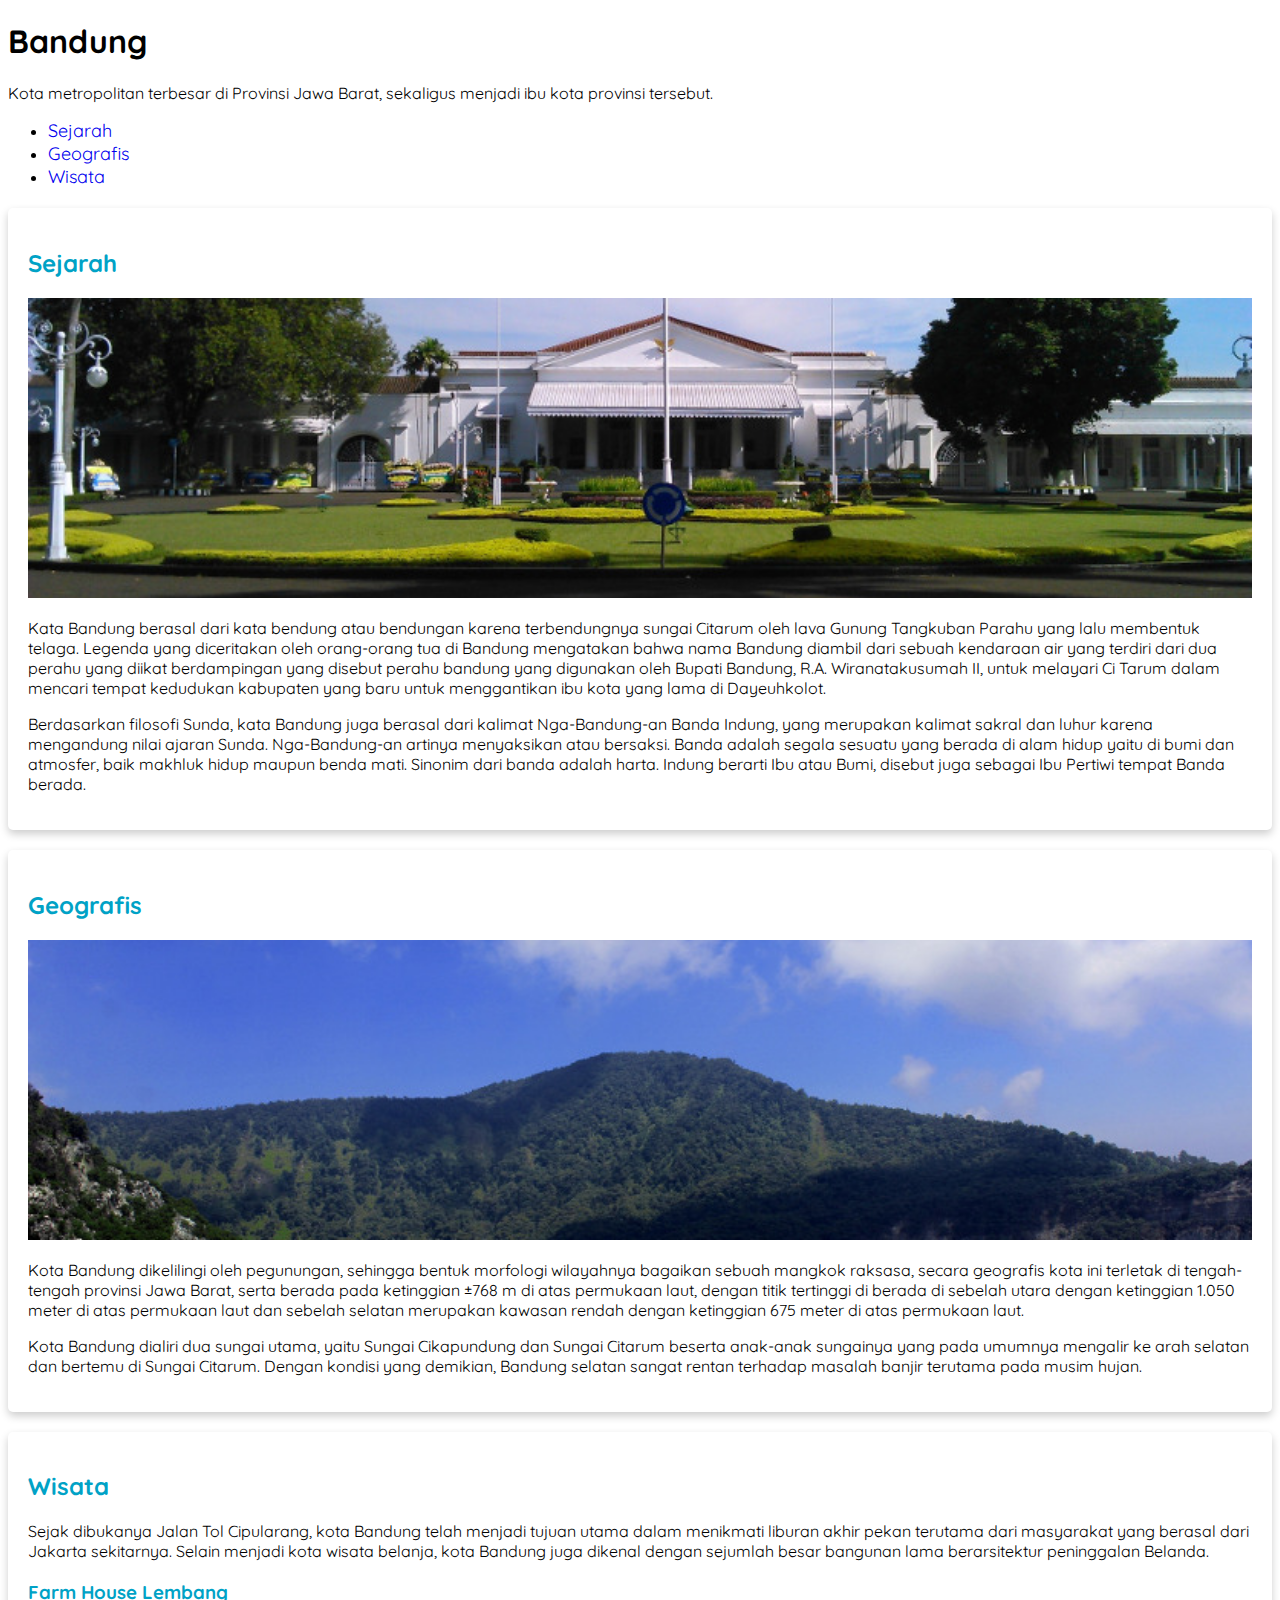
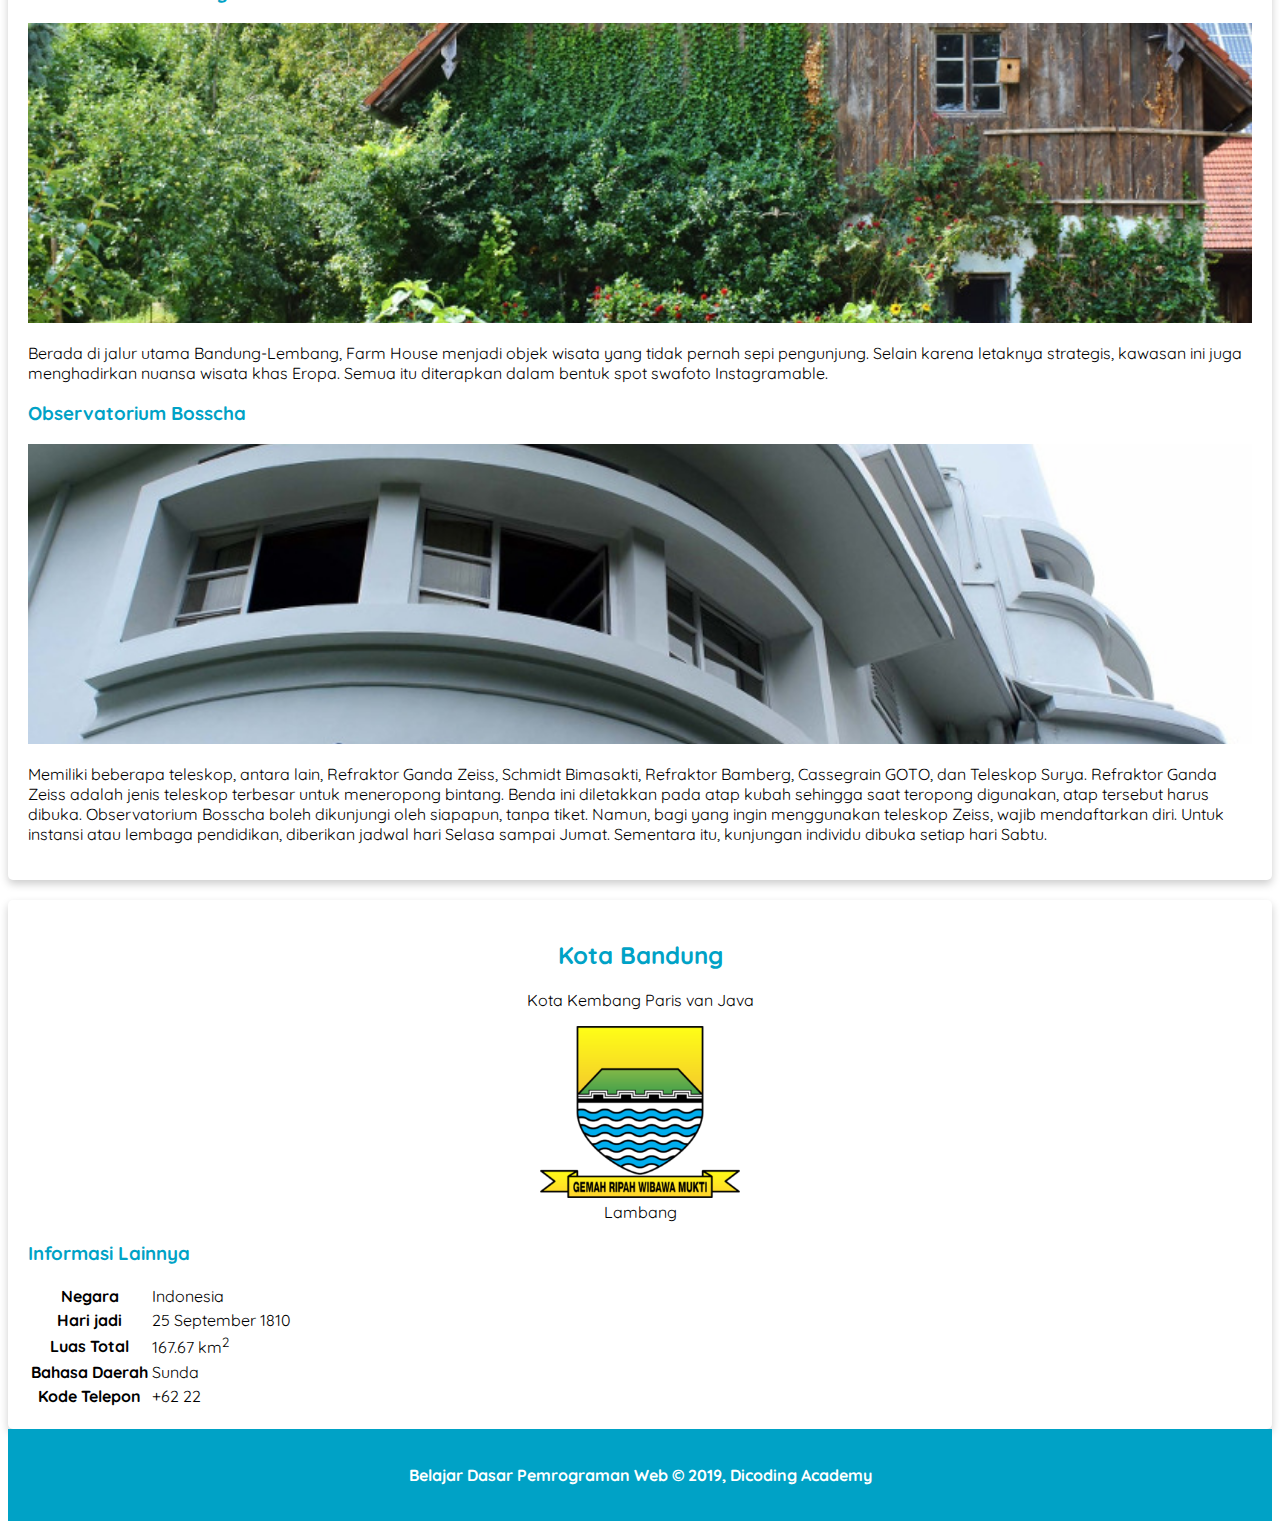
==== commit dbb8d019: "Menerapkan card style pada elemen <article>" ====
--- a/index.html
+++ b/index.html
@@ -23,7 +23,7 @@
     </header>
     <main>
       <div id="content">
-        <article id="sejarah">
+        <article id="sejarah" class="card">
           <h2>Sejarah</h2>
           <img src="assets/image/history.jpg" class="featured-image" alt="sejarah" />
           <p>
@@ -49,7 +49,7 @@
           </p>
         </article>
 
-        <article id="geografis">
+        <article id="geografis" class="card">
           <h2>Geografis</h2>
           <img src="assets/image/geografis.jpg" class="featured-image" alt="geografis" />
           <p>
@@ -71,7 +71,7 @@
           </p>
         </article>
 
-        <article id="wisata">
+        <article id="wisata" class="card">
           <h2>Wisata</h2>
           <p>
             Sejak dibukanya Jalan Tol Cipularang, kota Bandung telah menjadi
@@ -111,7 +111,7 @@
         </article>
       </div>
       <aside>
-        <article class="profile">
+        <article class="profile card">
           <header>
             <h2>Kota Bandung</h2>
             <p>Kota Kembang Paris van Java</p>
--- a/assets/styles/style.css
+++ b/assets/styles/style.css
@@ -22,6 +22,13 @@
   font-weight: bold;
 }
 
+.card {
+  box-shadow: 0 4px 8px 0 rgba(0, 0, 0, 0.2);
+  border-radius: 5px;
+  padding: 20px;
+  margin-top: 20px;
+}
+
 .profile header {
   text-align: center;
 }
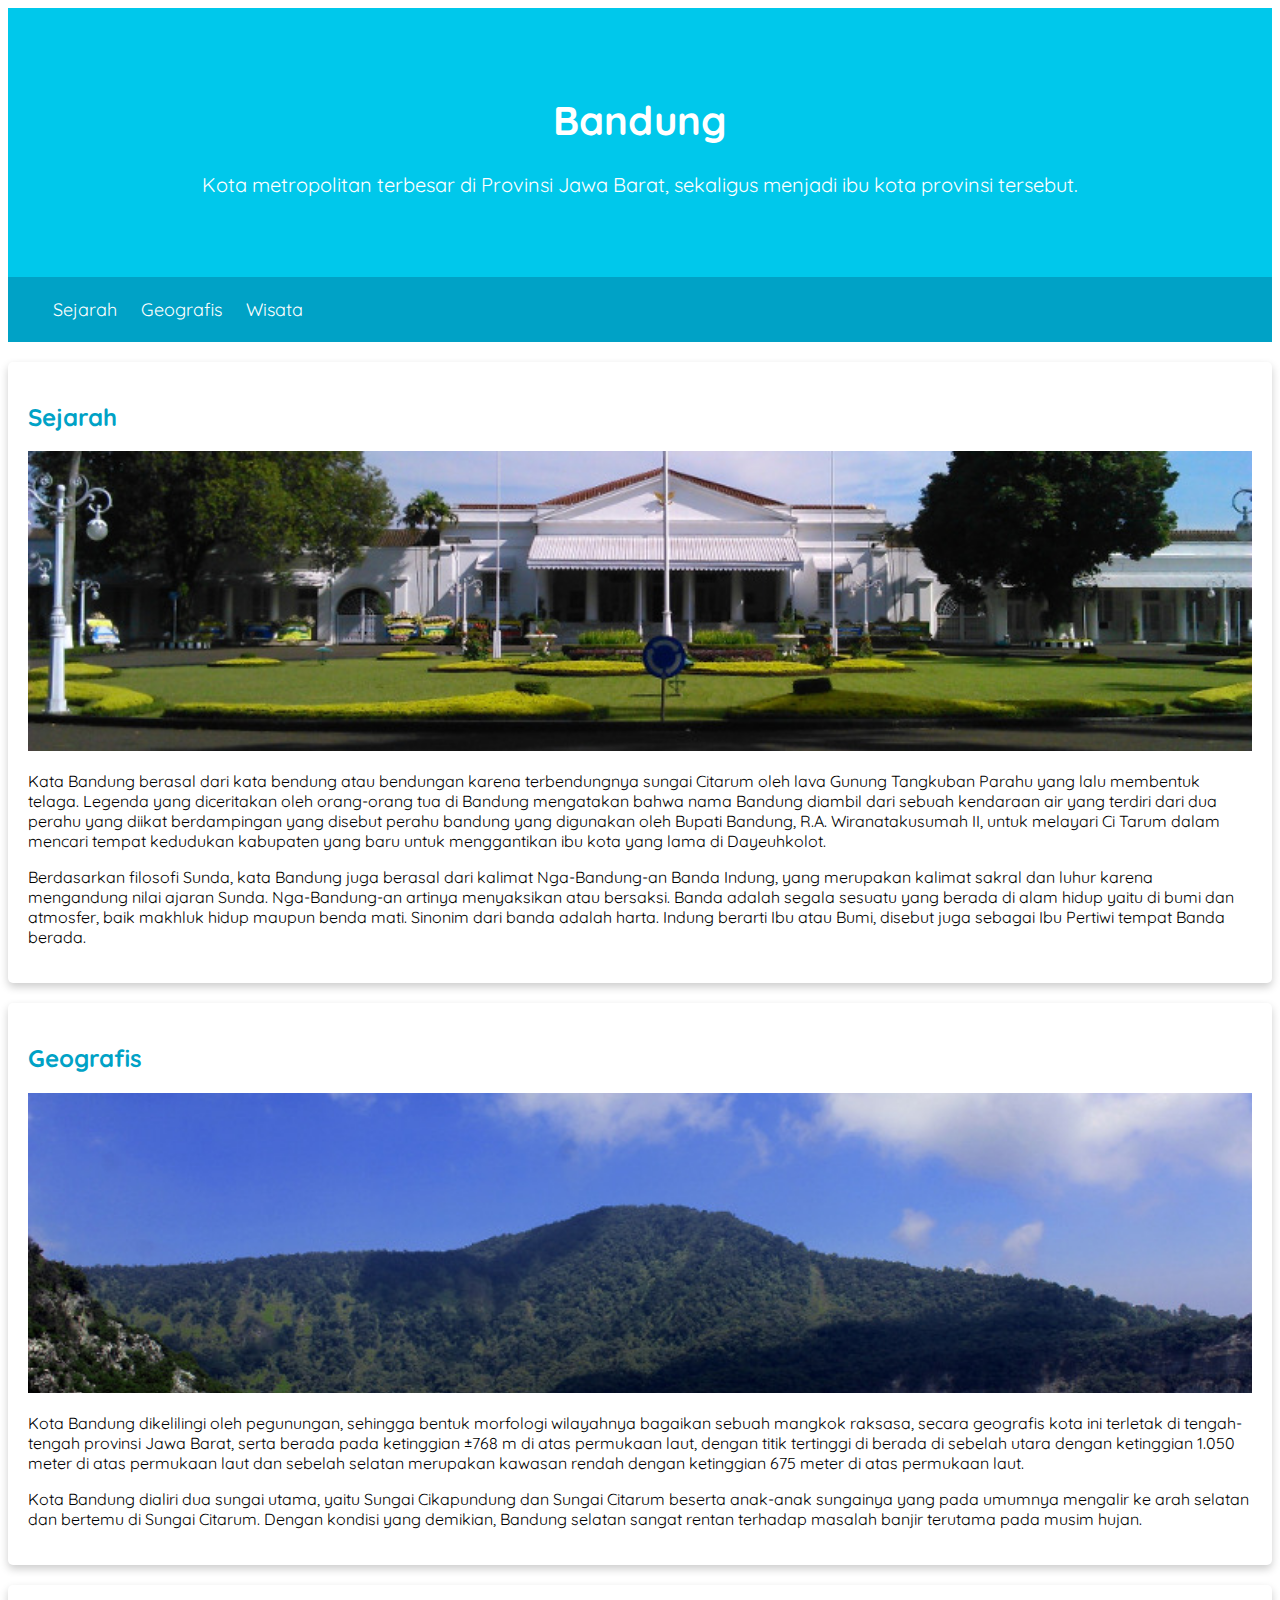
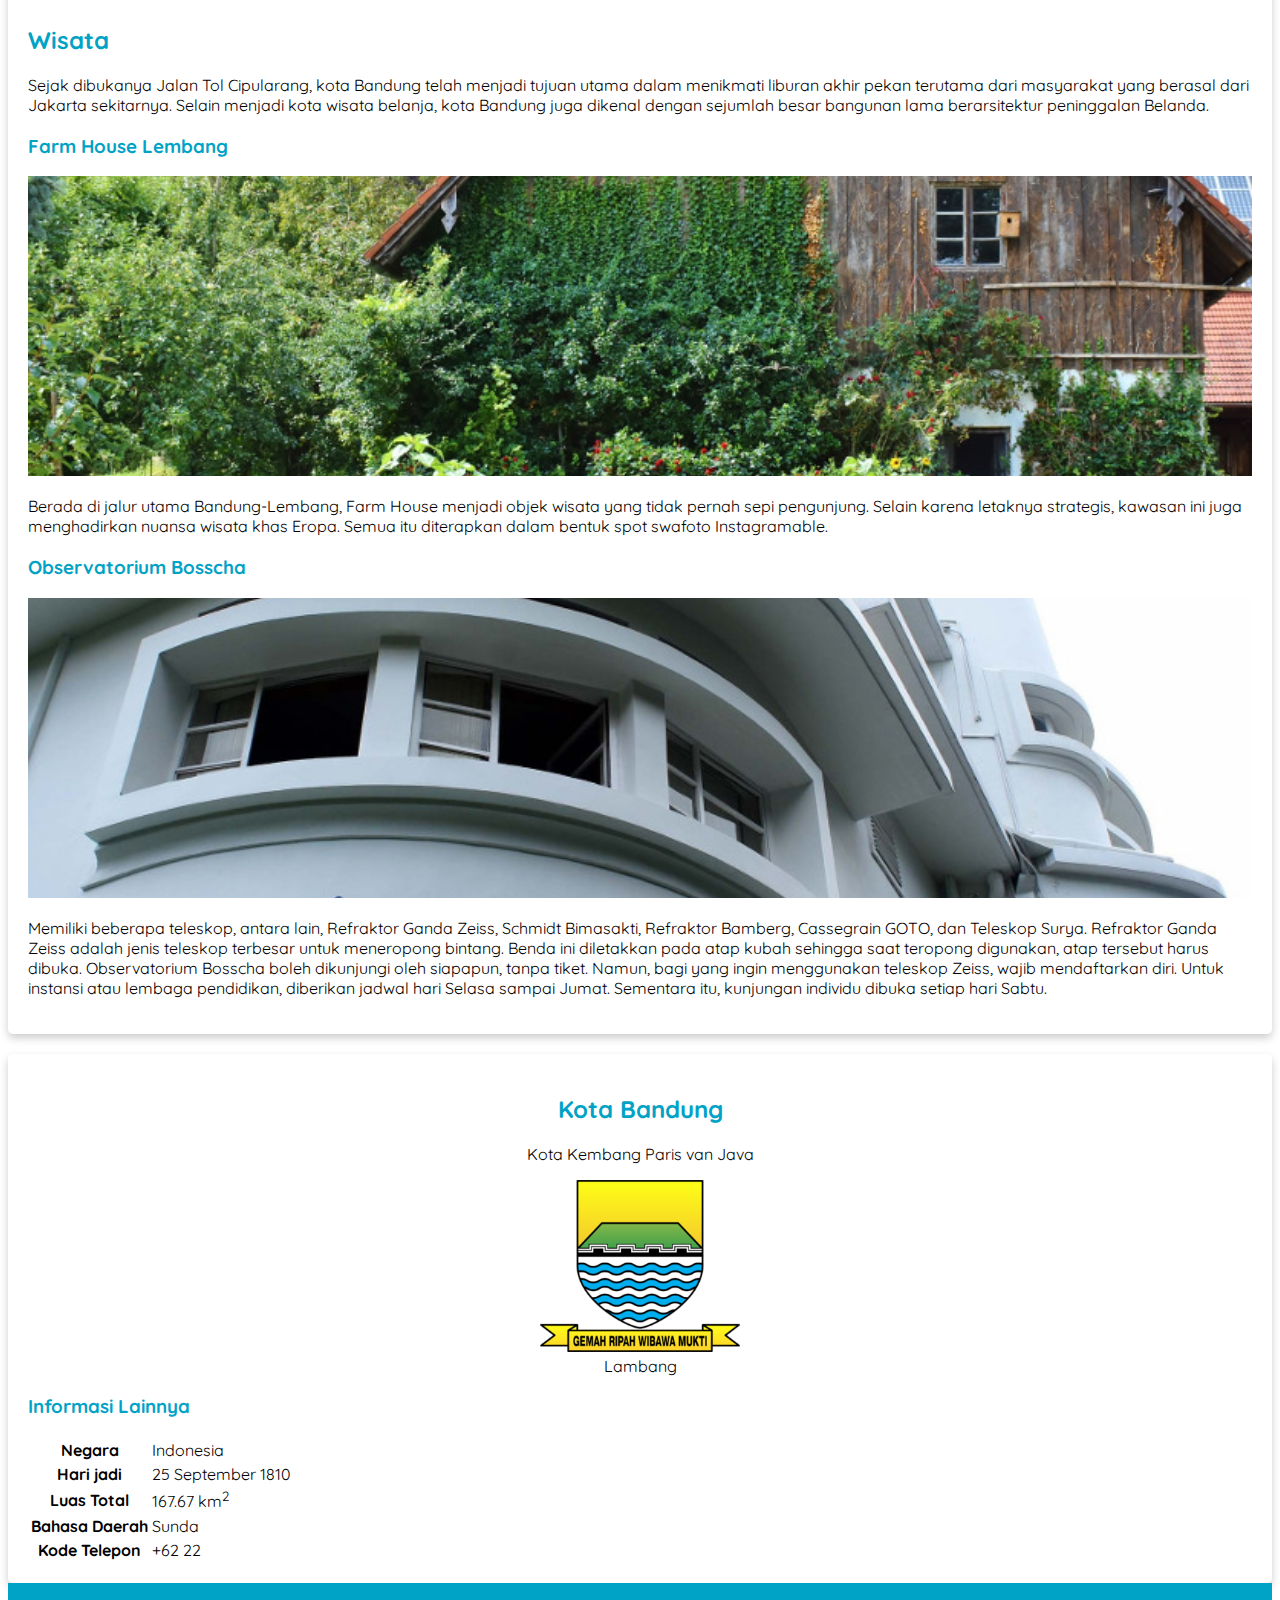
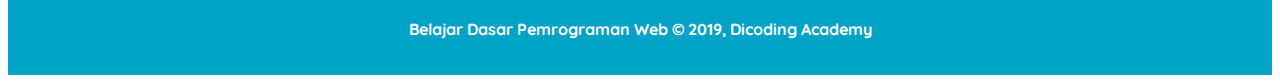
==== commit bdc161de: "Menerapkan Jumbotron dan Navigasi pada header" ====
--- a/index.html
+++ b/index.html
@@ -8,11 +8,13 @@
   </head>
   <body lang="id" translate="">
     <header>
-      <h1>Bandung</h1>
-      <p>
-        Kota metropolitan terbesar di Provinsi Jawa Barat, sekaligus menjadi ibu
-        kota provinsi tersebut.
-      </p>
+      <div class="jumbotron">
+        <h1>Bandung</h1>
+        <p>
+          Kota metropolitan terbesar di Provinsi Jawa Barat, sekaligus menjadi
+          ibu kota provinsi tersebut.
+        </p>
+      </div>
       <nav>
         <ul>
           <li><a href="#sejarah">Sejarah</a></li>
@@ -25,7 +27,11 @@
       <div id="content">
         <article id="sejarah" class="card">
           <h2>Sejarah</h2>
-          <img src="assets/image/history.jpg" class="featured-image" alt="sejarah" />
+          <img
+            src="assets/image/history.jpg"
+            class="featured-image"
+            alt="sejarah"
+          />
           <p>
             Kata Bandung berasal dari kata bendung atau bendungan karena
             terbendungnya sungai Citarum oleh lava Gunung Tangkuban Parahu yang
@@ -51,7 +57,11 @@
 
         <article id="geografis" class="card">
           <h2>Geografis</h2>
-          <img src="assets/image/geografis.jpg" class="featured-image" alt="geografis" />
+          <img
+            src="assets/image/geografis.jpg"
+            class="featured-image"
+            alt="geografis"
+          />
           <p>
             Kota Bandung dikelilingi oleh pegunungan, sehingga bentuk morfologi
             wilayahnya bagaikan sebuah mangkok raksasa, secara geografis kota
@@ -83,7 +93,11 @@
 
           <section>
             <h3>Farm House Lembang</h3>
-            <img src="assets/image/farm-house.jpg" class="featured-image" alt="farm house" />
+            <img
+              src="assets/image/farm-house.jpg"
+              class="featured-image"
+              alt="farm house"
+            />
             <p>
               Berada di jalur utama Bandung-Lembang, Farm House menjadi objek
               wisata yang tidak pernah sepi pengunjung. Selain karena letaknya
@@ -94,7 +108,11 @@
 
           <section>
             <h3>Observatorium Bosscha</h3>
-            <img src="assets/image/bosscha.jpg" class="featured-image" alt="bosscha" />
+            <img
+              src="assets/image/bosscha.jpg"
+              class="featured-image"
+              alt="bosscha"
+            />
             <p>
               Memiliki beberapa teleskop, antara lain, Refraktor Ganda Zeiss,
               Schmidt Bimasakti, Refraktor Bamberg, Cassegrain GOTO, dan
--- a/assets/styles/style.css
+++ b/assets/styles/style.css
@@ -12,14 +12,34 @@
   color: #00a2c6;
 }
 
+.jumbotron {
+  font-size: 20px;
+  padding: 60px;
+  background-color: #00c8eb;
+  text-align: center;
+  color: white;
+}
+
+nav {
+  background-color: #00a2c6;
+  padding: 5px;
+}
+
 nav a {
   font-size: 18px;
   font-weight: 400;
   text-decoration: none;
+  color: white;
 }
 
 nav a:hover {
   font-weight: bold;
+}
+
+nav li {
+  display: inline;
+  list-style-type: none;
+  margin-right: 20px;
 }
 
 .card {
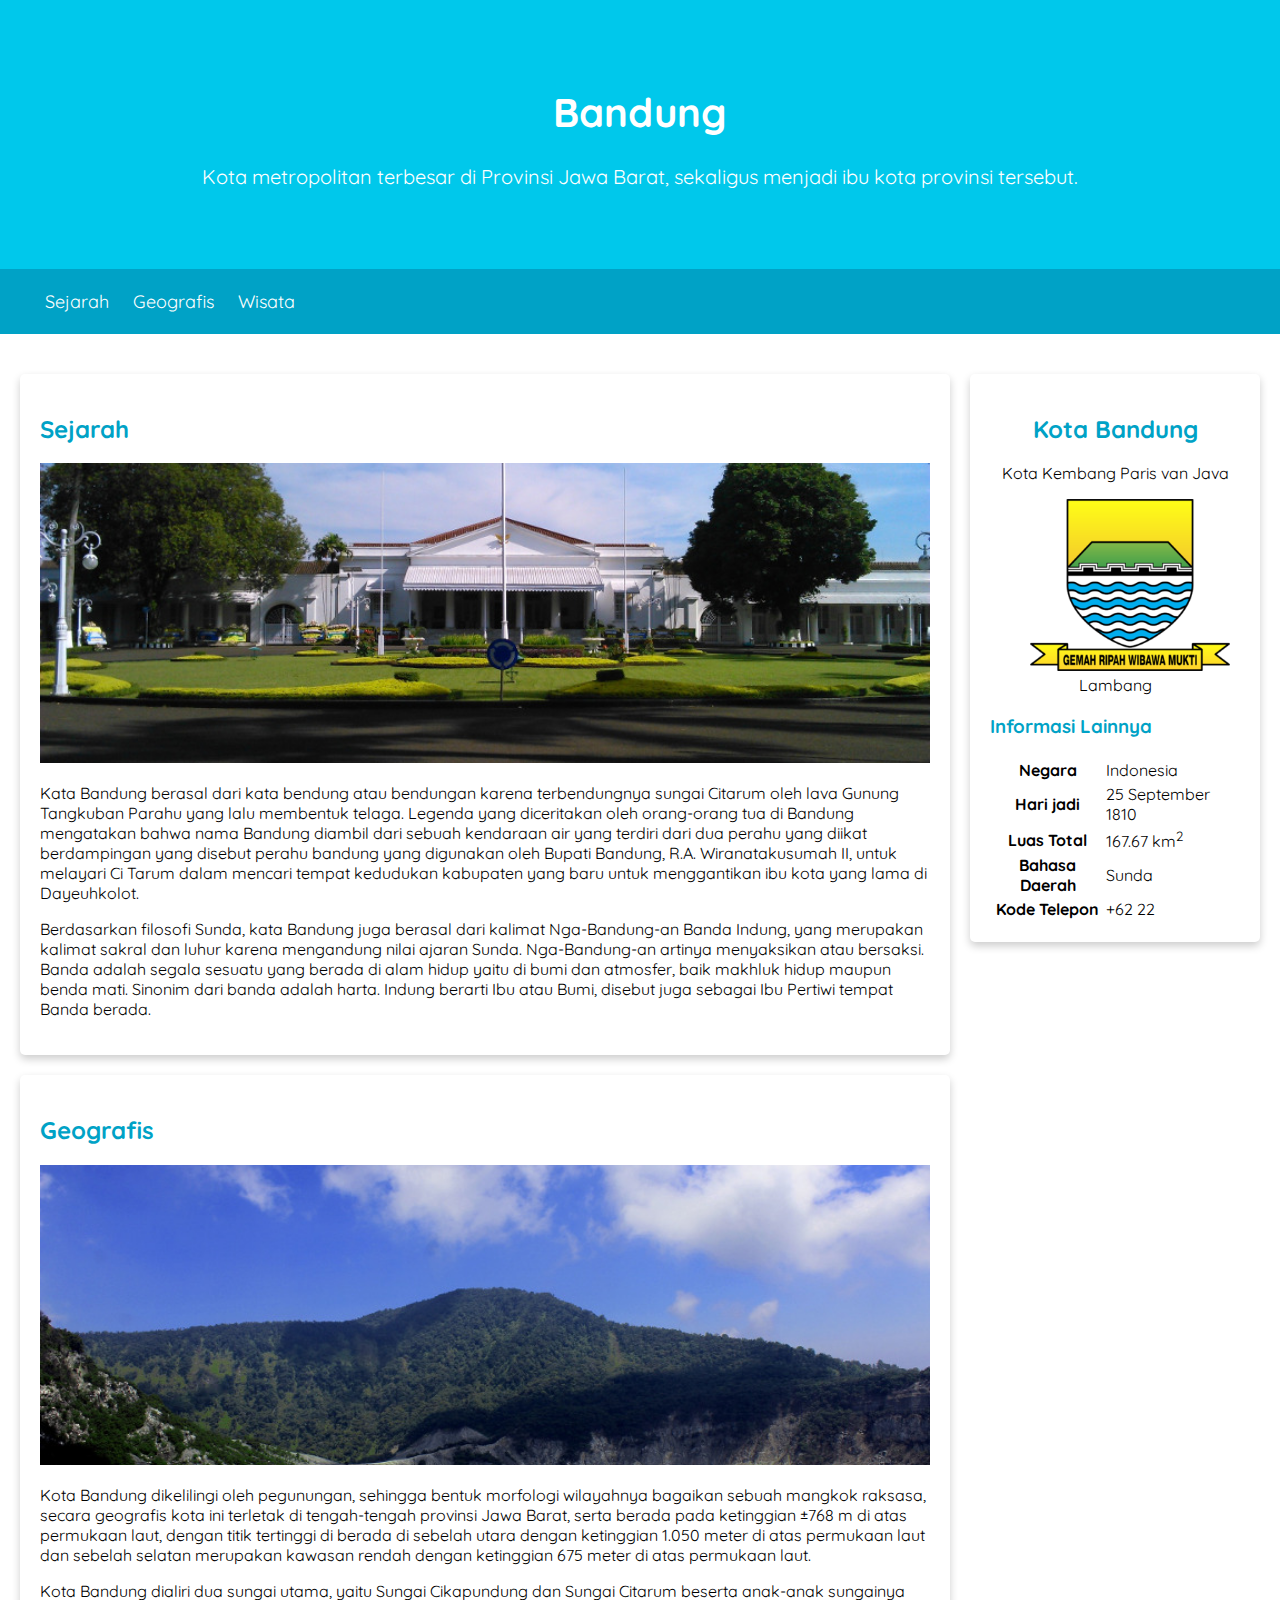
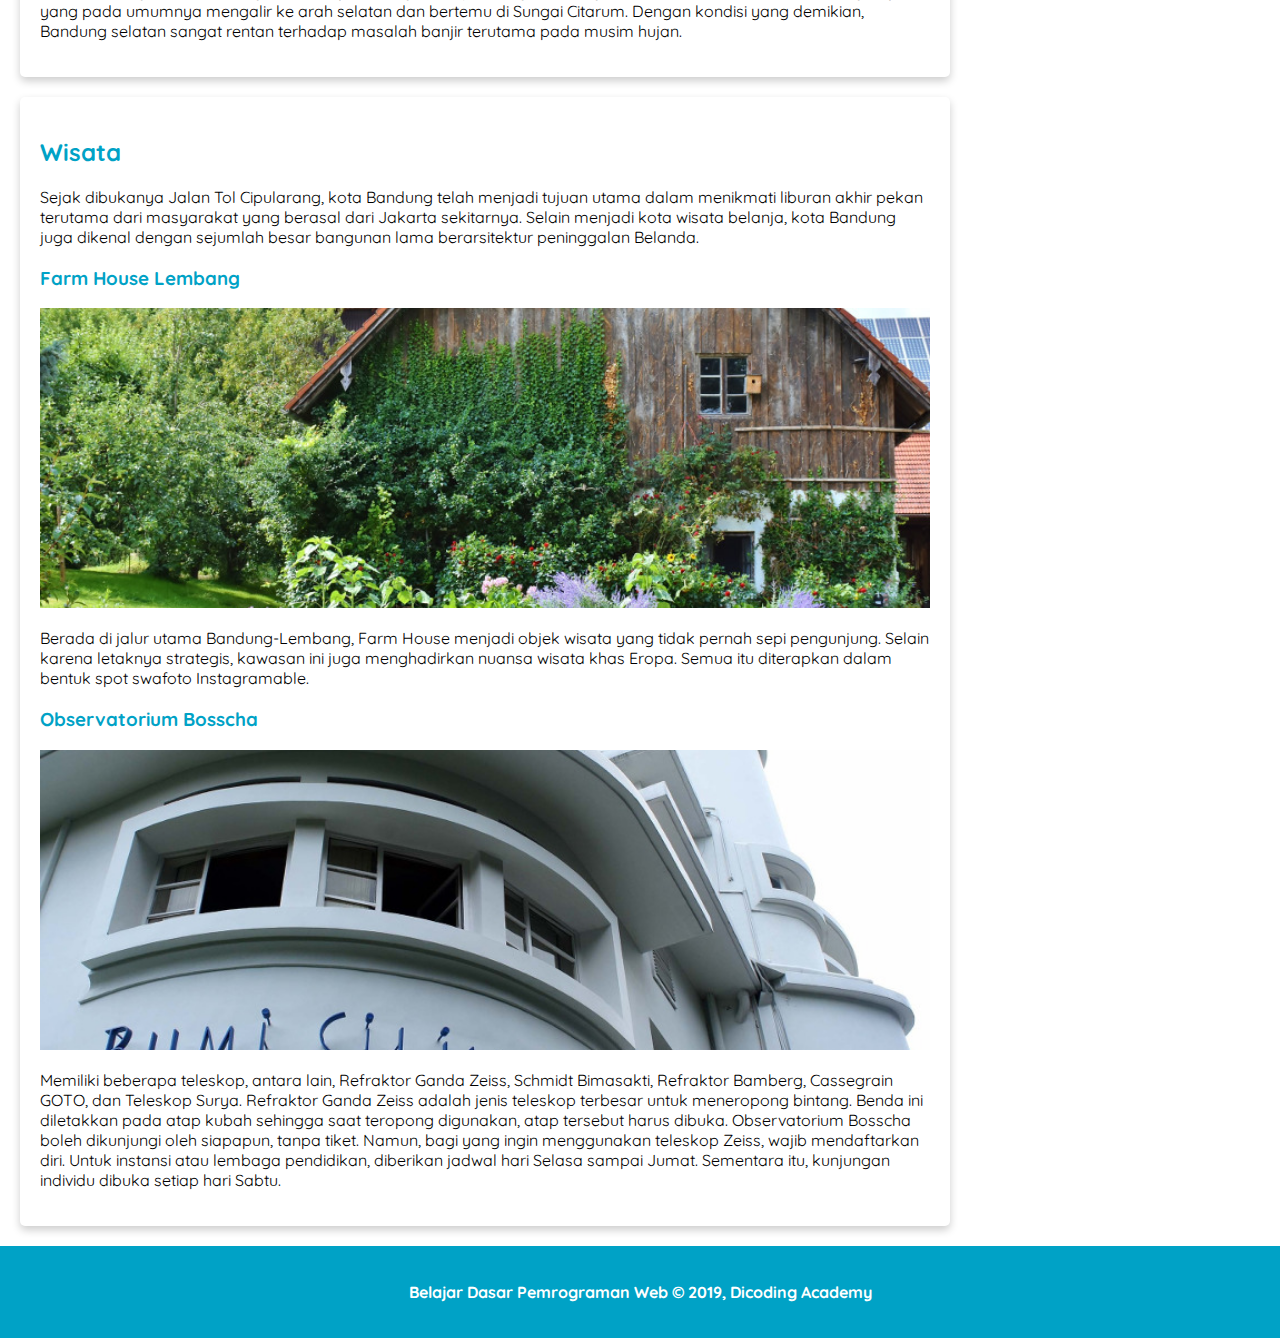
==== commit 4fa9521e: "Menambahkan meta tag viewport" ====
--- a/index.html
+++ b/index.html
@@ -1,10 +1,9 @@
 <!DOCTYPE html>
 <html>
   <head>
-    <head>
-      <title>Kota Bandung</title>
-      <link rel="stylesheet" href="assets/styles/style.css" />
-    </head>
+    <meta name="viewport" content="width=device-width, initial-scale=1" />
+    <title>Kota Bandung</title>
+    <link rel="stylesheet" href="assets/styles/style.css" />
   </head>
   <body lang="id" translate="">
     <header>
--- a/assets/styles/style.css
+++ b/assets/styles/style.css
@@ -1,7 +1,18 @@
 @import url('https://fonts.googleapis.com/css2?family=Quicksand:wght@400;700&display=swap');
+
+* {
+  box-sizing: border-box;
+}
 
 body {
   font-family: 'Quicksand', sans-serif;
+  margin: 0;
+  padding: 0;
+}
+
+main {
+  padding: 20px;
+  overflow: auto;
 }
 
 h2 {
@@ -42,6 +53,11 @@
   margin-right: 20px;
 }
 
+#content {
+  float: left;
+  width: 75%;
+}
+
 .card {
   box-shadow: 0 4px 8px 0 rgba(0, 0, 0, 0.2);
   border-radius: 5px;
@@ -64,6 +80,12 @@
   object-position: center;
 }
 
+aside {
+  float: right;
+  width: 25%;
+  padding-left: 20px;
+}
+
 footer {
   padding: 20px;
   color: white;
